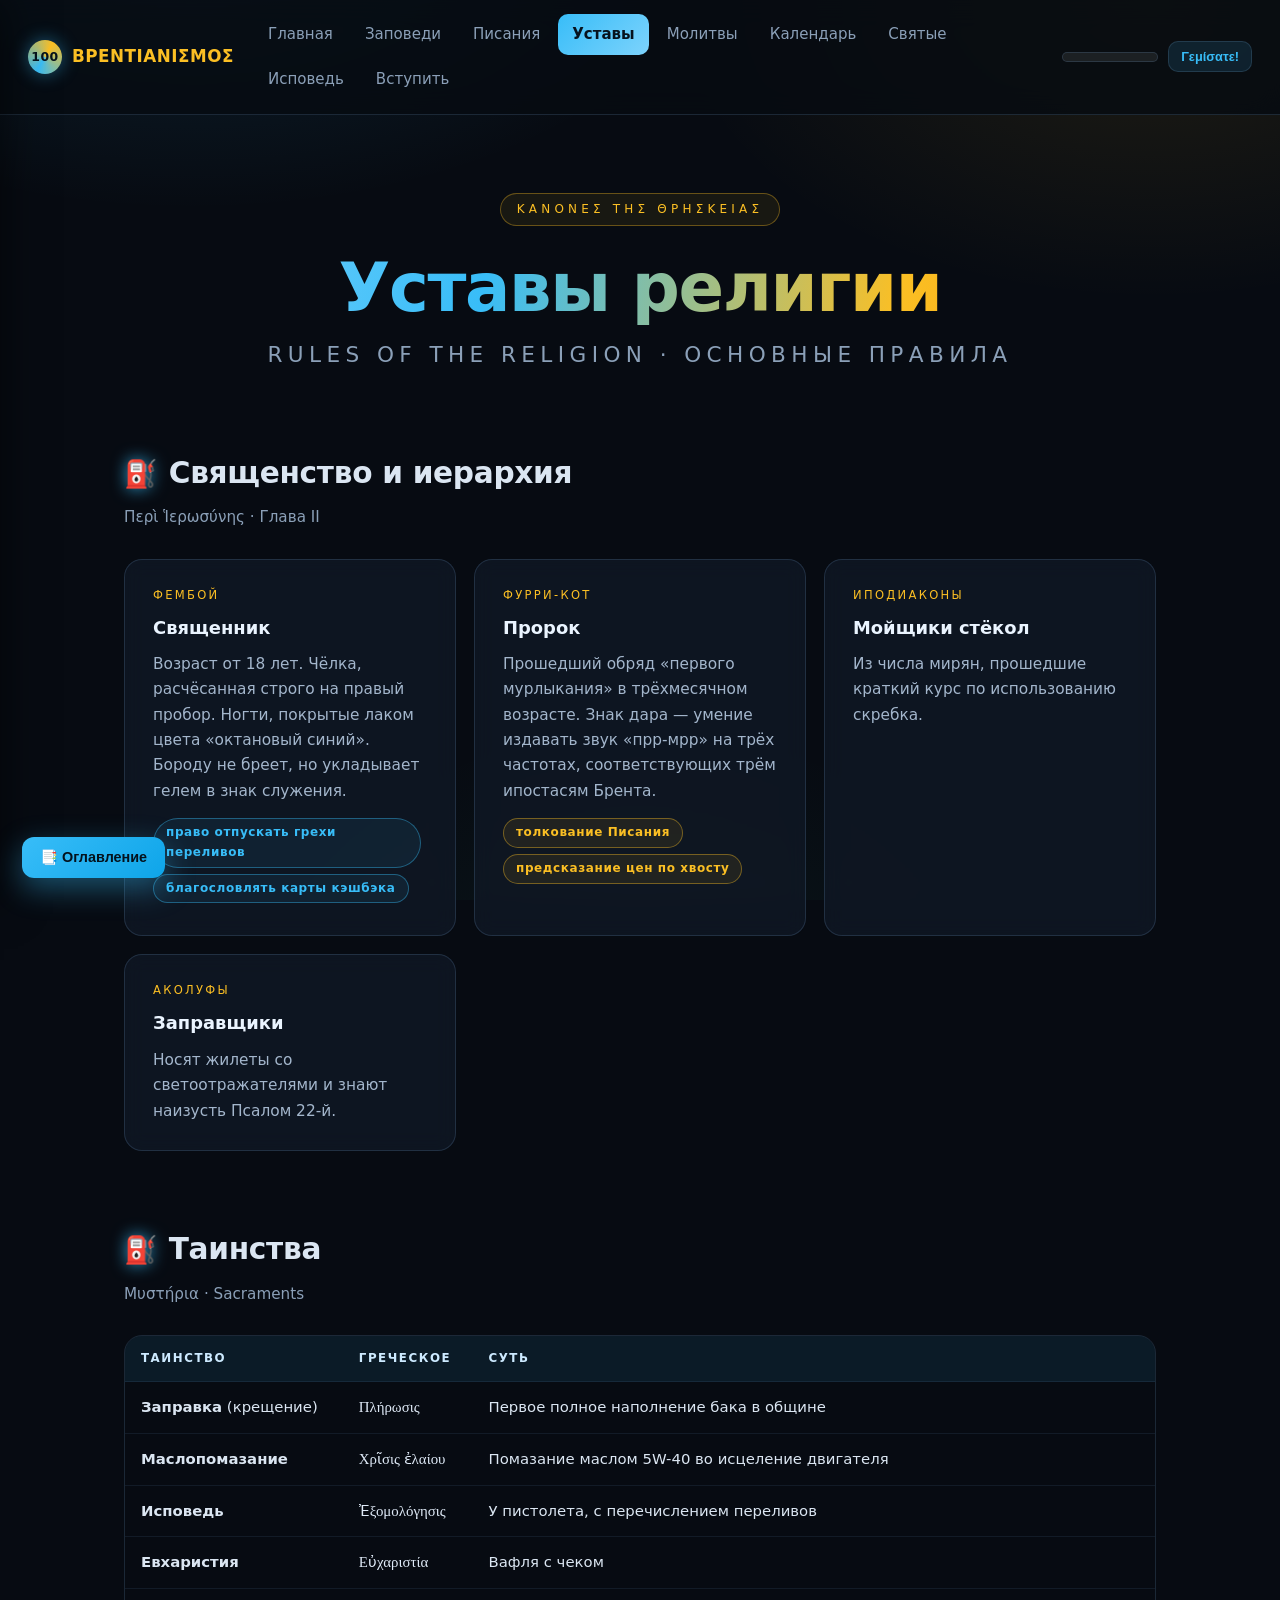
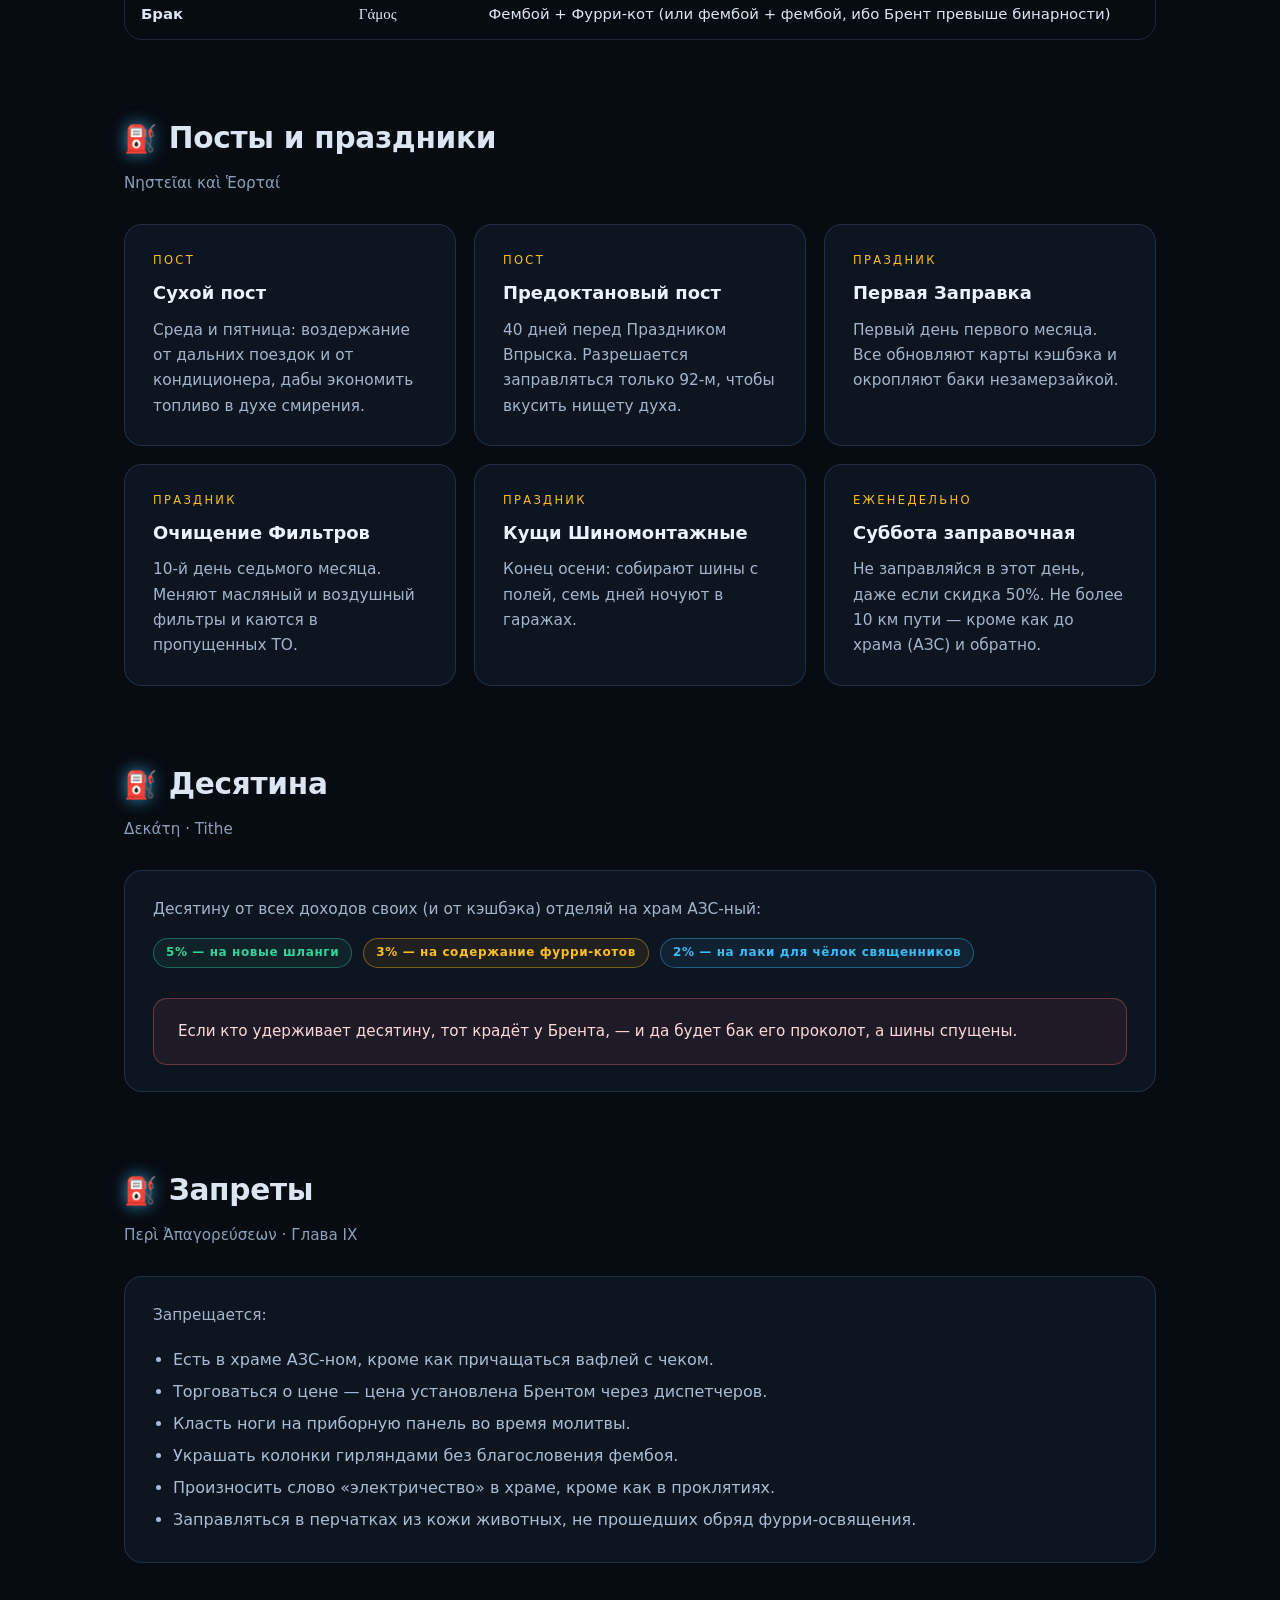
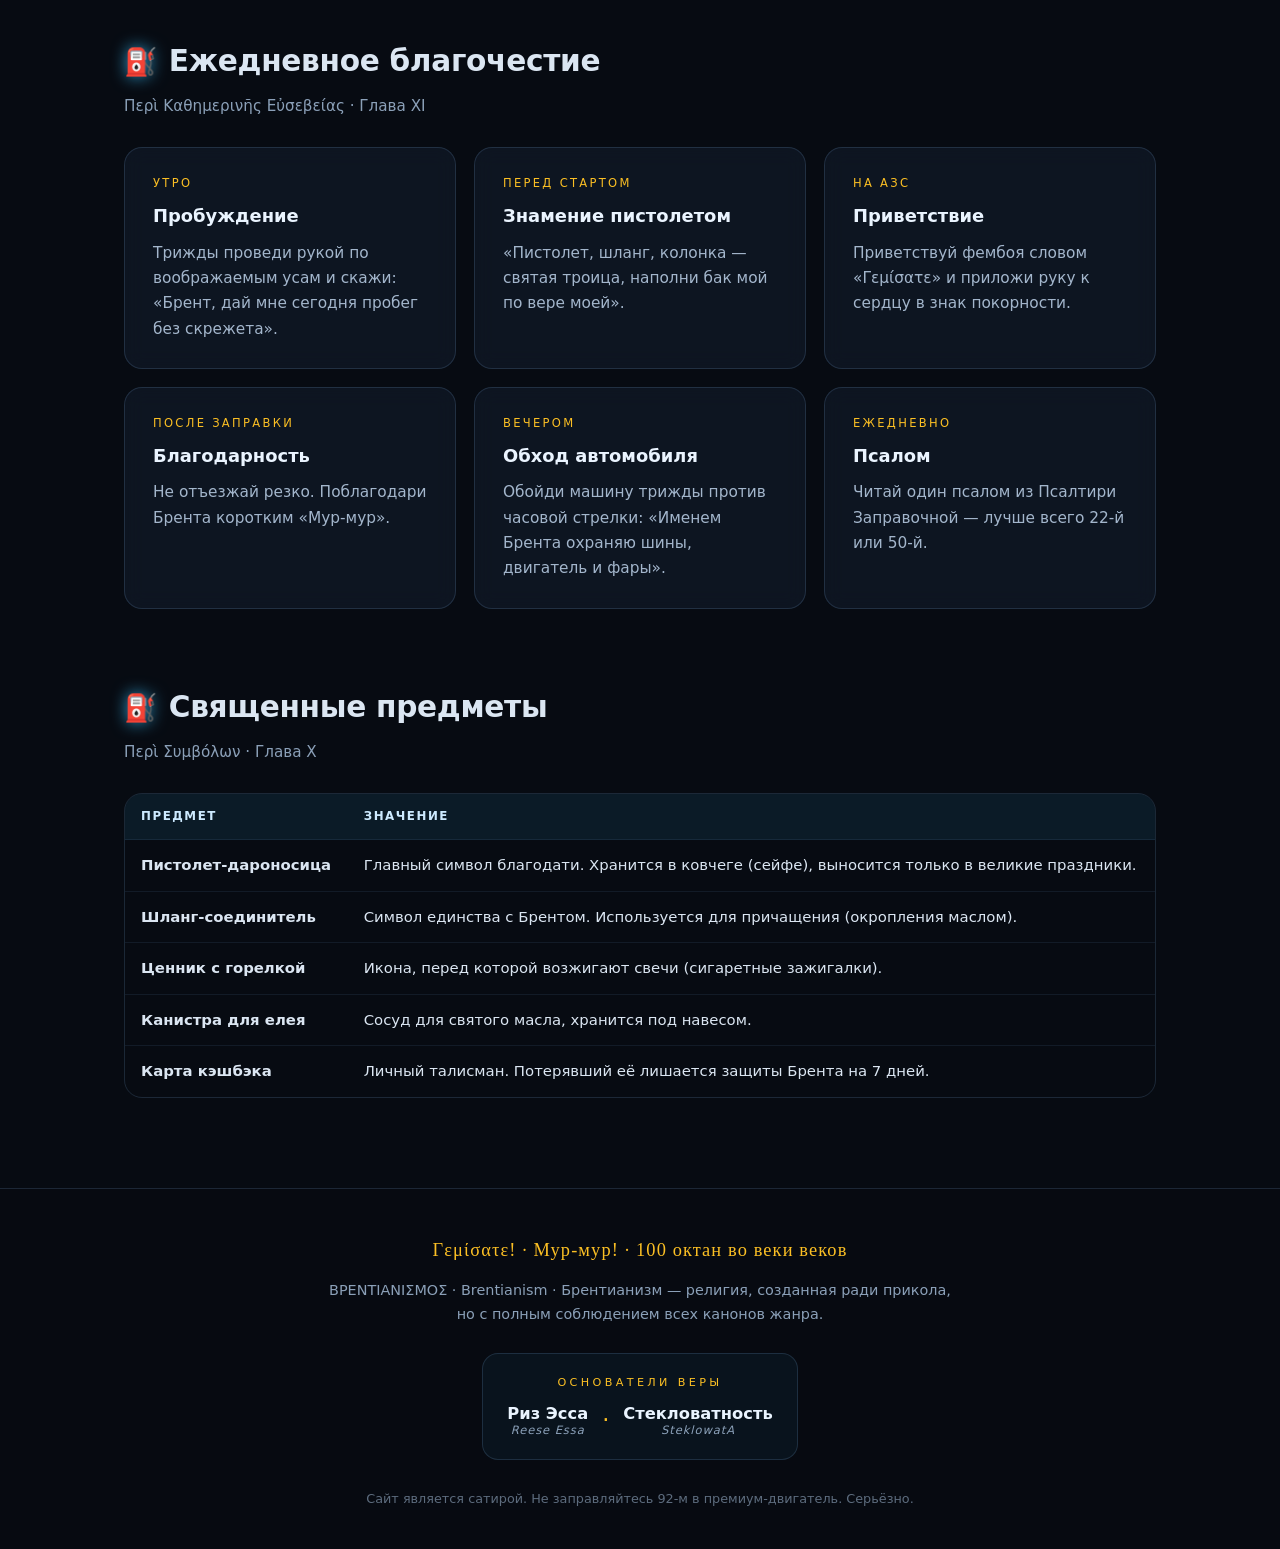
==== rules.html @ 0404108f "Add files via upload" ====
<!DOCTYPE html>
<html lang="ru">
<head>
<meta charset="UTF-8">
<meta name="viewport" content="width=device-width, initial-scale=1.0">
<title>Уставы религии — Брентианизм</title>
<link rel="stylesheet" href="style.css">
</head>
<body data-page="rules.html">

<div id="site-header"></div>

<main>

  <section class="hero" style="padding-bottom:30px">
    <span class="kicker">ΚΑΝΟΝΕΣ ΤΗΣ ΘΡΗΣΚΕΙΑΣ</span>
    <h1>Уставы религии</h1>
    <p class="sub">Rules of the Religion · Основные правила</p>
  </section>

  <section class="block reveal" style="margin-top:20px">
    <h2 class="section-title">Священство и иерархия</h2>
    <p class="section-sub">Περὶ Ἱερωσύνης · Глава II</p>

    <div class="grid c2">
      <div class="card">
        <span class="num">Фембой</span>
        <h3>Священник</h3>
        <p>Возраст от 18 лет. Чёлка, расчёсанная строго на правый пробор. Ногти, покрытые лаком
        цвета «октановый синий». Бороду не бреет, но укладывает гелем в знак служения.</p>
        <div style="margin-top:14px">
          <span class="pill cy">право отпускать грехи переливов</span>
          <span class="pill cy">благословлять карты кэшбэка</span>
        </div>
      </div>

      <div class="card">
        <span class="num">Фурри-кот</span>
        <h3>Пророк</h3>
        <p>Прошедший обряд «первого мурлыкания» в трёхмесячном возрасте. Знак дара — умение
        издавать звук «прр-мрр» на трёх частотах, соответствующих трём ипостасям Брента.</p>
        <div style="margin-top:14px">
          <span class="pill gd">толкование Писания</span>
          <span class="pill gd">предсказание цен по хвосту</span>
        </div>
      </div>

      <div class="card">
        <span class="num">Иподиаконы</span>
        <h3>Мойщики стёкол</h3>
        <p>Из числа мирян, прошедшие краткий курс по использованию скребка.</p>
      </div>

      <div class="card">
        <span class="num">Аколуфы</span>
        <h3>Заправщики</h3>
        <p>Носят жилеты со светоотражателями и знают наизусть Псалом 22-й.</p>
      </div>
    </div>
  </section>

  <section class="block reveal">
    <h2 class="section-title">Таинства</h2>
    <p class="section-sub">Μυστήρια · Sacraments</p>

    <div class="table-wrap">
      <table>
        <thead>
          <tr><th>Таинство</th><th>Греческое</th><th>Суть</th></tr>
        </thead>
        <tbody>
          <tr><td><b>Заправка</b> (крещение)</td><td class="g">Πλήρωσις</td><td>Первое полное наполнение бака в общине</td></tr>
          <tr><td><b>Маслопомазание</b></td><td class="g">Χρῖσις ἐλαίου</td><td>Помазание маслом 5W-40 во исцеление двигателя</td></tr>
          <tr><td><b>Исповедь</b></td><td class="g">Ἐξομολόγησις</td><td>У пистолета, с перечислением переливов</td></tr>
          <tr><td><b>Евхаристия</b></td><td class="g">Εὐχαριστία</td><td>Вафля с чеком</td></tr>
          <tr><td><b>Брак</b></td><td class="g">Γάμος</td><td>Фембой + Фурри-кот (или фембой + фембой, ибо Брент превыше бинарности)</td></tr>
        </tbody>
      </table>
    </div>
  </section>

  <section class="block reveal">
    <h2 class="section-title">Посты и праздники</h2>
    <p class="section-sub">Νηστεῖαι καὶ Ἑορταί</p>

    <div class="grid c2">
      <div class="card">
        <span class="num">Пост</span>
        <h3>Сухой пост</h3>
        <p>Среда и пятница: воздержание от дальних поездок и от кондиционера,
        дабы экономить топливо в духе смирения.</p>
      </div>
      <div class="card">
        <span class="num">Пост</span>
        <h3>Предоктановый пост</h3>
        <p>40 дней перед Праздником Впрыска. Разрешается заправляться только 92-м,
        чтобы вкусить нищету духа.</p>
      </div>
      <div class="card">
        <span class="num">Праздник</span>
        <h3>Первая Заправка</h3>
        <p>Первый день первого месяца. Все обновляют карты кэшбэка и окропляют баки незамерзайкой.</p>
      </div>
      <div class="card">
        <span class="num">Праздник</span>
        <h3>Очищение Фильтров</h3>
        <p>10-й день седьмого месяца. Меняют масляный и воздушный фильтры и каются в пропущенных ТО.</p>
      </div>
      <div class="card">
        <span class="num">Праздник</span>
        <h3>Кущи Шиномонтажные</h3>
        <p>Конец осени: собирают шины с полей, семь дней ночуют в гаражах.</p>
      </div>
      <div class="card">
        <span class="num">Еженедельно</span>
        <h3>Суббота заправочная</h3>
        <p>Не заправляйся в этот день, даже если скидка 50%. Не более 10 км пути — кроме как до храма (АЗС) и обратно.</p>
      </div>
    </div>
  </section>

  <section class="block reveal">
    <h2 class="section-title">Десятина</h2>
    <p class="section-sub">Δεκάτη · Tithe</p>

    <div class="card">
      <p>Десятину от всех доходов своих (и от кэшбэка) отделяй на храм АЗС-ный:</p>
      <div style="margin-top:16px">
        <span class="pill gr">5% — на новые шланги</span>
        <span class="pill gd">3% — на содержание фурри-котов</span>
        <span class="pill cy">2% — на лаки для чёлок священников</span>
      </div>
      <div class="warn" style="margin-bottom:0">
        Если кто удерживает десятину, тот крадёт у Брента, — и да будет бак его проколот, а шины спущены.
      </div>
    </div>
  </section>

  <section class="block reveal">
    <h2 class="section-title">Запреты</h2>
    <p class="section-sub">Περὶ Ἀπαγορεύσεων · Глава IX</p>

    <div class="card">
      <p>Запрещается:</p>
      <ul style="margin:16px 0 0 20px;color:#a9bdd4;line-height:2">
        <li>Есть в храме АЗС-ном, кроме как причащаться вафлей с чеком.</li>
        <li>Торговаться о цене — цена установлена Брентом через диспетчеров.</li>
        <li>Класть ноги на приборную панель во время молитвы.</li>
        <li>Украшать колонки гирляндами без благословения фембоя.</li>
        <li>Произносить слово «электричество» в храме, кроме как в проклятиях.</li>
        <li>Заправляться в перчатках из кожи животных, не прошедших обряд фурри-освящения.</li>
      </ul>
    </div>
  </section>

  <section class="block reveal">
    <h2 class="section-title">Ежедневное благочестие</h2>
    <p class="section-sub">Περὶ Καθημερινῆς Εὐσεβείας · Глава XI</p>

    <div class="grid c2">
      <div class="card">
        <span class="num">Утро</span>
        <h3>Пробуждение</h3>
        <p>Трижды проведи рукой по воображаемым усам и скажи: «Брент, дай мне сегодня пробег без скрежета».</p>
      </div>
      <div class="card">
        <span class="num">Перед стартом</span>
        <h3>Знамение пистолетом</h3>
        <p>«Пистолет, шланг, колонка — святая троица, наполни бак мой по вере моей».</p>
      </div>
      <div class="card">
        <span class="num">На АЗС</span>
        <h3>Приветствие</h3>
        <p>Приветствуй фембоя словом «Γεμίσατε» и приложи руку к сердцу в знак покорности.</p>
      </div>
      <div class="card">
        <span class="num">После заправки</span>
        <h3>Благодарность</h3>
        <p>Не отъезжай резко. Поблагодари Брента коротким «Мур-мур».</p>
      </div>
      <div class="card">
        <span class="num">Вечером</span>
        <h3>Обход автомобиля</h3>
        <p>Обойди машину трижды против часовой стрелки: «Именем Брента охраняю шины, двигатель и фары».</p>
      </div>
      <div class="card">
        <span class="num">Ежедневно</span>
        <h3>Псалом</h3>
        <p>Читай один псалом из Псалтири Заправочной — лучше всего 22-й или 50-й.</p>
      </div>
    </div>
  </section>

  <section class="block reveal">
    <h2 class="section-title">Священные предметы</h2>
    <p class="section-sub">Περὶ Συμβόλων · Глава X</p>

    <div class="table-wrap">
      <table>
        <thead><tr><th>Предмет</th><th>Значение</th></tr></thead>
        <tbody>
          <tr><td><b>Пистолет-дароносица</b></td><td>Главный символ благодати. Хранится в ковчеге (сейфе), выносится только в великие праздники.</td></tr>
          <tr><td><b>Шланг-соединитель</b></td><td>Символ единства с Брентом. Используется для причащения (окропления маслом).</td></tr>
          <tr><td><b>Ценник с горелкой</b></td><td>Икона, перед которой возжигают свечи (сигаретные зажигалки).</td></tr>
          <tr><td><b>Канистра для елея</b></td><td>Сосуд для святого масла, хранится под навесом.</td></tr>
          <tr><td><b>Карта кэшбэка</b></td><td>Личный талисман. Потерявший её лишается защиты Брента на 7 дней.</td></tr>
        </tbody>
      </table>
    </div>
  </section>

</main>

<div id="site-footer"></div>
<script src="script.js"></script>
</body>
</html>
---- style.css ----
:root{
  --bg:#070b12;
  --panel:rgba(17,25,39,.72);
  --panel-solid:#111927;
  --line:rgba(120,170,220,.18);
  --txt:#dbe6f2;
  --muted:#8ba0b8;
  --cyan:#38bdf8;
  --gold:#fbbf24;
  --green:#34d399;
  --red:#f87171;
  --radius:18px;
}

*{margin:0;padding:0;box-sizing:border-box}

html{scroll-behavior:smooth}

body{
  font-family:system-ui,-apple-system,"Segoe UI",Roboto,sans-serif;
  background:var(--bg);
  color:var(--txt);
  line-height:1.65;
  min-height:100vh;
  overflow-x:hidden;
  background-image:
    radial-gradient(900px 500px at 15% -10%, rgba(56,189,248,.14), transparent 60%),
    radial-gradient(800px 500px at 90% 0%, rgba(251,191,36,.10), transparent 60%),
    radial-gradient(700px 600px at 50% 120%, rgba(52,211,153,.07), transparent 60%);
  background-attachment:fixed;
}

a{color:var(--cyan);text-decoration:none}
a:hover{text-decoration:underline}

/* ---------- HEADER ---------- */
header.site{
  position:sticky;top:0;z-index:100;
  display:flex;align-items:center;gap:20px;
  padding:14px 28px;
  background:rgba(7,11,18,.82);
  backdrop-filter:blur(14px);
  -webkit-backdrop-filter:blur(14px);
  border-bottom:1px solid var(--line);
}

.logo{
  display:flex;align-items:center;gap:10px;
  font-weight:800;letter-spacing:.5px;font-size:1.05rem;
  color:var(--gold);white-space:nowrap;
}
.logo .oct{
  display:grid;place-items:center;
  width:34px;height:34px;border-radius:50%;
  background:conic-gradient(from 210deg,var(--cyan),var(--gold),var(--cyan));
  color:#06121d;font-size:.78rem;font-weight:900;
  box-shadow:0 0 18px rgba(56,189,248,.45);
}

nav.main{display:flex;gap:4px;margin-left:auto;flex-wrap:wrap}

nav.main a{
  padding:8px 14px;border-radius:10px;
  color:var(--muted);font-size:.94rem;font-weight:500;
  text-decoration:none;transition:.2s;
}
nav.main a:hover{color:var(--txt);background:rgba(255,255,255,.05);text-decoration:none}
nav.main a.active{color:#06121d;background:linear-gradient(135deg,var(--cyan),#7dd3fc);font-weight:700}

/* gauge */
.gauge-wrap{display:flex;align-items:center;gap:10px}
.gauge{
  width:96px;height:10px;border-radius:99px;
  background:rgba(255,255,255,.08);
  border:1px solid var(--line);overflow:hidden;
}
.gauge-fill{
  height:100%;width:0%;
  background:linear-gradient(90deg,var(--green),var(--gold),var(--cyan));
  transition:width .8s cubic-bezier(.2,.8,.2,1);
  box-shadow:0 0 14px rgba(56,189,248,.6);
}
.btn-fill{
  border:1px solid var(--line);background:rgba(56,189,248,.12);
  color:var(--cyan);font-weight:700;font-size:.8rem;
  padding:7px 12px;border-radius:10px;cursor:pointer;
  transition:.2s;white-space:nowrap;
}
.btn-fill:hover{background:rgba(56,189,248,.22);transform:translateY(-1px)}

.burger{
  display:none;background:none;border:1px solid var(--line);
  color:var(--txt);font-size:1.2rem;border-radius:10px;
  padding:6px 12px;cursor:pointer;margin-left:auto;
}

/* ---------- LAYOUT ---------- */
main{max-width:1080px;margin:0 auto;padding:0 24px 90px}

.hero{text-align:center;padding:78px 0 60px}

.hero .kicker{
  display:inline-block;font-size:.75rem;letter-spacing:.35em;
  text-transform:uppercase;color:var(--gold);
  border:1px solid rgba(251,191,36,.35);
  padding:6px 16px;border-radius:99px;margin-bottom:26px;
  background:rgba(251,191,36,.07);
}

.hero h1{
  font-size:clamp(2.1rem,6.5vw,4.2rem);
  line-height:1.08;font-weight:900;letter-spacing:-.02em;
  background:linear-gradient(100deg,#7dd3fc,#38bdf8 35%,#fbbf24 75%,#f59e0b);
  -webkit-background-clip:text;background-clip:text;
  -webkit-text-fill-color:transparent;
  margin-bottom:12px;
}
.hero .sub{
  font-size:clamp(1rem,2.4vw,1.35rem);
  color:var(--muted);letter-spacing:.25em;
  text-transform:uppercase;margin-bottom:26px;
}
.hero .lead{
  max-width:640px;margin:0 auto 34px;
  color:#a9bdd4;font-size:1.08rem;
}

.badge-100{
  display:grid;place-items:center;
  width:132px;height:132px;margin:0 auto 34px;
  border-radius:50%;position:relative;
  background:radial-gradient(circle at 35% 30%,#1e3a5f,#0a1420 70%);
  border:2px solid rgba(56,189,248,.5);
  box-shadow:0 0 60px rgba(56,189,248,.3),inset 0 0 40px rgba(56,189,248,.15);
}
.badge-100::after{
  content:"";position:absolute;inset:-12px;border-radius:50%;
  border:1px dashed rgba(251,191,36,.35);
  animation:spin 22s linear infinite;
}
.badge-100 span{
  font-size:2.6rem;font-weight:900;
  background:linear-gradient(180deg,var(--gold),#f59e0b);
  -webkit-background-clip:text;background-clip:text;-webkit-text-fill-color:transparent;
}
.badge-100 small{font-size:.6rem;letter-spacing:.25em;color:var(--muted);margin-top:-4px}
@keyframes spin{to{transform:rotate(360deg)}}

.btn-row{display:flex;gap:14px;justify-content:center;flex-wrap:wrap}

.btn{
  display:inline-block;padding:13px 30px;border-radius:12px;
  font-weight:700;font-size:.98rem;text-decoration:none;
  background:linear-gradient(135deg,var(--cyan),#0ea5e9);
  color:#04121d;transition:.22s;
  box-shadow:0 10px 30px rgba(56,189,248,.25);
}
.btn:hover{transform:translateY(-2px);box-shadow:0 16px 40px rgba(56,189,248,.4);text-decoration:none}
.btn.ghost{
  background:transparent;color:var(--txt);
  border:1px solid var(--line);box-shadow:none;
}
.btn.ghost:hover{border-color:var(--cyan);color:var(--cyan);background:rgba(56,189,248,.07)}

/* ---------- SECTIONS ---------- */
section.block{margin-top:74px;scroll-margin-top:90px}

.section-title{
  font-size:clamp(1.3rem,3.2vw,1.85rem);
  font-weight:800;margin-bottom:8px;letter-spacing:-.01em;
}
.section-title::before{
  content:"⛽";margin-right:12px;font-size:.9em;
  filter:drop-shadow(0 0 8px rgba(56,189,248,.8));
}
.section-sub{color:var(--muted);margin-bottom:28px;font-size:.95rem}

.card{
  background:var(--panel);
  border:1px solid var(--line);
  border-radius:var(--radius);
  padding:26px 28px;
  backdrop-filter:blur(10px);
  transition:.25s;
}
.card:hover{border-color:rgba(56,189,248,.4);transform:translateY(-3px)}
.card h3{font-size:1.12rem;margin-bottom:10px;color:#eaf4ff}
.card p{color:#a3b6cc;font-size:.96rem}
.card .num{
  font-size:.72rem;letter-spacing:.2em;color:var(--gold);
  text-transform:uppercase;margin-bottom:8px;display:block;
}

.grid{display:grid;gap:18px}
.grid.c2{grid-template-columns:repeat(auto-fit,minmax(300px,1fr))}
.grid.c3{grid-template-columns:repeat(auto-fit,minmax(250px,1fr))}

/* trilingual */
.tri{
  border-left:3px solid var(--cyan);
  padding:6px 0 6px 20px;margin:22px 0;
}
.tri .row{display:flex;gap:14px;padding:6px 0;align-items:flex-start}
.tri .lang{
  flex:0 0 34px;font-size:.66rem;font-weight:800;letter-spacing:.1em;
  color:var(--gold);padding-top:5px;opacity:.85;
}
.tri p{font-size:1rem;color:#c6d6e8}
.tri .row:nth-child(1) p{font-family:Georgia,"Times New Roman",serif;color:#e6f2ff;font-size:1.05rem}
.tri .row:nth-child(2) p{font-style:italic;color:#9fb4cb}
.tri .row:nth-child(3) p{color:#b9cbe0}

blockquote.quote{
  background:linear-gradient(135deg,rgba(56,189,248,.08),rgba(251,191,36,.05));
  border:1px solid var(--line);
  border-left:4px solid var(--gold);
  border-radius:14px;
  padding:22px 26px;margin:26px 0;
  font-family:Georgia,serif;font-size:1.06rem;
  color:#e3eefb;font-style:italic;
}
blockquote.quote cite{
  display:block;margin-top:12px;font-size:.82rem;
  font-style:normal;color:var(--muted);letter-spacing:.05em;
}

/* tables */
.table-wrap{overflow-x:auto;border-radius:var(--radius);border:1px solid var(--line)}
table{width:100%;border-collapse:collapse;font-size:.93rem;min-width:560px}
th,td{padding:13px 16px;text-align:left;border-bottom:1px solid rgba(120,170,220,.1);vertical-align:top}
th{
  background:rgba(56,189,248,.09);color:#cdeaff;
  font-size:.74rem;letter-spacing:.13em;text-transform:uppercase;font-weight:700;
}
tr:last-child td{border-bottom:none}
tbody tr:hover{background:rgba(56,189,248,.05)}
td.g{font-family:Georgia,serif;color:#dfeaf7}
td .en{display:block;color:var(--muted);font-size:.85em;font-style:italic}

/* pills / tags */
.pill{
  display:inline-block;padding:4px 12px;border-radius:99px;
  font-size:.75rem;font-weight:700;letter-spacing:.05em;
  border:1px solid var(--line);color:var(--muted);margin:0 6px 6px 0;
}
.pill.cy{color:var(--cyan);border-color:rgba(56,189,248,.4);background:rgba(56,189,248,.08)}
.pill.gd{color:var(--gold);border-color:rgba(251,191,36,.4);background:rgba(251,191,36,.08)}
.pill.gr{color:var(--green);border-color:rgba(52,211,153,.4);background:rgba(52,211,153,.08)}
.pill.rd{color:var(--red);border-color:rgba(248,113,113,.4);background:rgba(248,113,113,.08)}

/* link cards */
a.linkcard{
  display:block;text-decoration:none;color:inherit;
  background:var(--panel);border:1px solid var(--line);
  border-radius:var(--radius);padding:24px 26px;transition:.25s;
  position:relative;overflow:hidden;
}
a.linkcard::before{
  content:"";position:absolute;inset:0;
  background:linear-gradient(120deg,rgba(56,189,248,.14),transparent 60%);
  opacity:0;transition:.3s;
}
a.linkcard:hover{transform:translateY(-4px);border-color:rgba(56,189,248,.5);text-decoration:none}
a.linkcard:hover::before{opacity:1}
a.linkcard .ico{font-size:1.6rem;display:block;margin-bottom:10px}
a.linkcard h3{font-size:1.05rem;margin-bottom:6px;position:relative}
a.linkcard p{font-size:.9rem;color:var(--muted);position:relative}
a.linkcard .arrow{
  position:absolute;right:22px;bottom:20px;color:var(--cyan);
  opacity:0;transform:translateX(-6px);transition:.25s;
}
a.linkcard:hover .arrow{opacity:1;transform:translateX(0)}

/* warning box */
.warn{
  border:1px solid rgba(248,113,113,.35);
  background:rgba(248,113,113,.07);
  border-radius:14px;padding:20px 24px;margin:24px 0;
  color:#ffd9d9;font-size:.95rem;
}

/* toast */
.toast{
  position:fixed;bottom:28px;left:50%;
  transform:translateX(-50%) translateY(60px);
  opacity:0;visibility:hidden;pointer-events:none;
  background:linear-gradient(135deg,var(--cyan),#0ea5e9);
  color:#04121d;font-weight:800;padding:14px 28px;border-radius:14px;
  box-shadow:0 20px 50px rgba(56,189,248,.4);z-index:999;
  transition:transform .45s cubic-bezier(.2,.9,.3,1.2),opacity .25s,visibility 0s .45s;
  font-size:.95rem;max-width:90vw;text-align:center;
}
.toast.show{
  transform:translateX(-50%) translateY(0);
  opacity:1;visibility:visible;pointer-events:auto;
  transition:transform .45s cubic-bezier(.2,.9,.3,1.2),opacity .25s,visibility 0s 0s;
}

/* footer */
footer.site{
  border-top:1px solid var(--line);
  padding:46px 24px 40px;text-align:center;
  color:var(--muted);font-size:.9rem;
  background:rgba(7,11,18,.6);
}
footer.site .mantra{
  font-family:Georgia,serif;font-size:1.15rem;color:var(--gold);
  margin-bottom:14px;letter-spacing:.06em;
}
footer.site a{color:var(--muted)}
footer.site a:hover{color:var(--cyan)}

/* reveal */
.reveal{opacity:0;transform:translateY(22px);transition:opacity .7s ease,transform .7s ease}
.reveal.in{opacity:1;transform:none}

/* mobile */
@media(max-width:820px){
  header.site{padding:12px 18px;flex-wrap:wrap}
  .burger{display:block}
  nav.main{
    order:3;width:100%;margin-left:0;margin-top:12px;
    display:none;flex-direction:column;gap:2px;
    border-top:1px solid var(--line);padding-top:10px;
  }
  nav.main.open{display:flex}
  nav.main a{padding:11px 14px}
  .gauge-wrap{display:none}
  main{padding:0 18px 70px}
  .hero{padding:52px 0 40px}
  .card{padding:22px 20px}
}

/* founders */
.founders{margin:26px 0 6px;padding:20px 24px;border:1px solid var(--line);border-radius:16px;background:rgba(56,189,248,.05);display:inline-block}
.founders-title{font-size:.7rem;letter-spacing:.3em;text-transform:uppercase;color:var(--gold);margin-bottom:10px}
.founders-names{display:flex;align-items:center;justify-content:center;gap:14px;flex-wrap:wrap}
.founder{display:flex;flex-direction:column;line-height:1.2}
.founder b{color:#eaf4ff;font-size:1.02rem;font-weight:700}
.founder small{color:var(--muted);font-size:.72rem;letter-spacing:.08em;font-style:italic}
.founders-amp{color:var(--gold);font-size:1.4rem;font-weight:300}

/* forms */
.form-grid{display:grid;gap:18px}
.field{display:flex;flex-direction:column;gap:6px}
.field label{font-size:.72rem;letter-spacing:.12em;text-transform:uppercase;color:var(--muted);font-weight:700}
.field input,.field select,.field textarea{
  background:rgba(7,11,18,.7);border:1px solid var(--line);
  color:var(--txt);padding:12px 14px;border-radius:10px;
  font-family:inherit;font-size:.98rem;outline:none;transition:.2s;width:100%;
}
.field input:focus,.field select:focus,.field textarea:focus{border-color:var(--cyan);box-shadow:0 0 0 3px rgba(56,189,248,.15)}
.field textarea{min-height:90px;resize:vertical}
.field select option{background:#0a1420;color:var(--txt)}
.check{display:flex;gap:10px;align-items:flex-start;color:#b9cbe0;font-size:.92rem;line-height:1.5;cursor:pointer}
.check input{width:auto;margin-top:3px;accent-color:var(--cyan);cursor:pointer}

/* penance output */
.penance{
  border:1px solid var(--line);border-radius:var(--radius);
  padding:28px;background:linear-gradient(135deg,rgba(56,189,248,.08),rgba(251,191,36,.04));
  min-height:240px;display:flex;flex-direction:column;justify-content:center;
  text-align:center;transition:.3s;
}
.penance.empty{color:var(--muted);font-style:italic;font-size:.95rem}
.penance .sin-label{font-size:.68rem;letter-spacing:.25em;text-transform:uppercase;color:var(--gold);margin-bottom:8px}
.penance .sin-text{font-family:Georgia,serif;font-size:1.2rem;color:#e6f2ff;margin-bottom:22px;line-height:1.4}
.penance .penance-text{font-size:1.08rem;color:var(--cyan);font-weight:600;line-height:1.55}
.penance .verse{margin-top:22px;padding-top:16px;border-top:1px solid var(--line);font-style:italic;color:var(--muted);font-size:.9rem;font-family:Georgia,serif;line-height:1.5}
.penance .verse-src{display:block;margin-top:8px;font-style:normal;font-size:.72rem;letter-spacing:.12em;color:var(--gold);opacity:.8}

/* certificate */
.certificate{
  border:1px solid rgba(251,191,36,.5);border-radius:var(--radius);
  padding:32px;background:linear-gradient(135deg,rgba(251,191,36,.08),rgba(56,189,248,.05));
  text-align:center;position:relative;overflow:hidden;
}
.certificate::before{
  content:"100";position:absolute;right:-20px;top:-30px;
  font-size:8rem;font-weight:900;color:rgba(251,191,36,.05);pointer-events:none;
}
.certificate .cert-head{font-size:.72rem;letter-spacing:.3em;text-transform:uppercase;color:var(--gold);margin-bottom:6px}
.certificate .cert-title{font-size:1.6rem;font-weight:800;margin-bottom:20px;color:#eaf4ff}
.certificate .cert-name{font-family:Georgia,serif;font-size:1.4rem;color:var(--cyan);margin-bottom:22px}
.certificate dl{display:grid;grid-template-columns:auto 1fr;gap:8px 20px;text-align:left;max-width:440px;margin:0 auto 22px;font-size:.94rem}
.certificate dt{color:var(--muted);font-size:.78rem;letter-spacing:.1em;text-transform:uppercase;padding-top:2px}
.certificate dd{color:var(--txt);font-weight:600}
.certificate .cert-foot{font-family:Georgia,serif;font-style:italic;color:var(--muted);font-size:.92rem;border-top:1px solid var(--line);padding-top:18px;margin-top:18px}

/* ===== TOC SIDEBAR ===== */
.toc-burger{
  position:fixed;bottom:22px;left:22px;z-index:150;
  background:linear-gradient(135deg,var(--cyan),#0ea5e9);
  color:#04121d;border:none;border-radius:12px;
  padding:12px 18px;font-weight:800;font-size:.9rem;
  cursor:pointer;box-shadow:0 10px 30px rgba(56,189,248,.4);
  transition:.2s;display:flex;align-items:center;gap:8px;
}
.toc-burger:hover{transform:translateY(-2px);box-shadow:0 14px 36px rgba(56,189,248,.5)}

.toc-backdrop{
  position:fixed;inset:0;background:rgba(0,0,0,.6);
  z-index:140;opacity:0;visibility:hidden;transition:.3s;
}
.toc-backdrop.show{opacity:1;visibility:visible}

.toc-sidebar{
  position:fixed;top:0;left:0;bottom:0;width:320px;
  max-width:85vw;background:rgba(7,11,18,.97);
  backdrop-filter:blur(14px);-webkit-backdrop-filter:blur(14px);
  border-right:1px solid var(--line);
  padding:24px 16px 100px;overflow-y:auto;z-index:150;
  transform:translateX(-100%);transition:transform .35s cubic-bezier(.2,.9,.3,1);
  scrollbar-width:thin;scrollbar-color:rgba(56,189,248,.3) transparent;
}
.toc-sidebar::-webkit-scrollbar{width:6px}
.toc-sidebar::-webkit-scrollbar-thumb{background:rgba(56,189,248,.3);border-radius:3px}
.toc-sidebar.open{transform:translateX(0)}

.toc-header{
  font-size:.7rem;letter-spacing:.25em;text-transform:uppercase;
  color:var(--gold);font-weight:800;margin-bottom:18px;
  padding:0 10px 14px;border-bottom:1px solid var(--line);
  position:sticky;top:-24px;background:rgba(7,11,18,.97);
  margin-top:-4px;padding-top:24px;
}

.toc-nav{display:flex;flex-direction:column;gap:1px}
.toc-nav a{
  display:block;padding:7px 12px;border-radius:8px;
  color:#8ba0b8;font-size:.85rem;text-decoration:none;
  transition:.15s;border-left:2px solid transparent;
  line-height:1.35;
}
.toc-nav a:hover{background:rgba(56,189,248,.08);color:var(--cyan);text-decoration:none}
.toc-nav a.active{
  color:var(--cyan);background:rgba(56,189,248,.12);
  border-left-color:var(--cyan);font-weight:600;
}
.toc-nav a.toc-main{
  font-weight:700;color:#cdeaff;font-size:.9rem;
  margin-top:10px;padding-top:9px;padding-bottom:9px;
}
.toc-nav a.toc-sub{padding-left:22px;font-size:.82rem}

@media(min-width:1200px){
  .toc-sidebar{
    box-shadow:4px 0 40px rgba(0,0,0,.5);
  }
}

/* scroll-margin для всех заголовков */
h2, h3, [id]{scroll-margin-top:90px}

/* ===== VERSE (для книг) ===== */
.verse{
  border-left:2px solid rgba(56,189,248,.25);
  padding:6px 0 6px 18px;margin:14px 0;
}
.v-ref{
  font-size:.7rem;letter-spacing:.1em;color:var(--gold);
  font-weight:700;display:block;margin-bottom:4px;font-family:monospace;
}
.verse .gr{
  display:block;font-family:Georgia,serif;color:#e6f2ff;
  font-size:1rem;line-height:1.55;margin-bottom:4px;
}
.verse .ru{
  display:block;color:#9fb4cb;font-size:.93rem;font-style:italic;
}

/* ===== SAINTS ===== */
.saint-card{
  background:var(--panel);border:1px solid var(--line);
  border-radius:var(--radius);padding:32px 34px;
  margin-bottom:28px;transition:.25s;
  backdrop-filter:blur(10px);position:relative;overflow:hidden;
}
.saint-card::before{
  content:"";position:absolute;top:0;left:0;right:0;height:2px;
  background:linear-gradient(90deg,var(--gold),var(--cyan),transparent);
  opacity:.6;
}
.saint-card:hover{border-color:rgba(56,189,248,.4);transform:translateY(-2px)}

.saint-head{display:flex;gap:20px;align-items:flex-start;margin-bottom:18px}
.saint-icon{
  width:66px;height:66px;display:grid;place-items:center;
  border-radius:50%;font-size:2rem;flex-shrink:0;
  background:radial-gradient(circle at 35% 30%,rgba(56,189,248,.25),rgba(56,189,248,.05));
  border:1px solid rgba(56,189,248,.35);
  box-shadow:0 0 30px rgba(56,189,248,.15);
}
.saint-title h2{
  font-size:1.5rem;margin-bottom:5px;color:#eaf4ff;
  font-weight:800;letter-spacing:-.01em;
}
.saint-greek{
  font-family:Georgia,serif;color:var(--cyan);
  font-size:1.02rem;letter-spacing:.02em;margin-bottom:2px;
}
.saint-en{
  font-size:.82rem;color:var(--muted);
  font-style:italic;letter-spacing:.05em;
}

.saint-meta{
  margin-bottom:20px;padding-bottom:18px;
  border-bottom:1px solid var(--line);
  display:flex;flex-wrap:wrap;gap:6px;
}

.saint-body p{
  color:#b9cbe0;font-size:1rem;line-height:1.7;margin-bottom:14px;
}
.saint-body p:last-child{margin-bottom:0}

.saint-body .saying{
  border-left:3px solid var(--gold);
  padding:6px 0 6px 20px;margin:22px 0 0;
  font-family:Georgia,serif;font-style:italic;
  color:#e3eefb;font-size:1.02rem;line-height:1.55;
}
.saint-body .saying cite{
  display:block;margin-top:10px;font-style:normal;
  color:var(--muted);font-size:.8rem;letter-spacing:.08em;
}

@media(max-width:600px){
  .saint-card{padding:24px 22px}
  .saint-icon{width:52px;height:52px;font-size:1.5rem}
  .saint-title h2{font-size:1.25rem}
  .toc-burger{bottom:16px;left:16px;padding:10px 14px;font-size:.82rem}
}

/* ===== COMMANDMENTS ===== */
.commandment{
  display:flex;gap:22px;align-items:flex-start;
  background:var(--panel);border:1px solid var(--line);
  border-radius:var(--radius);padding:26px 30px;margin-bottom:18px;
  transition:.25s;position:relative;overflow:hidden;
  backdrop-filter:blur(10px);
}
.commandment::before{
  content:"";position:absolute;top:0;left:0;bottom:0;width:3px;
  background:linear-gradient(180deg,var(--gold),var(--cyan));
  opacity:.7;
}
.commandment:hover{
  border-color:rgba(56,189,248,.4);
  transform:translateX(4px);
  box-shadow:-4px 0 20px rgba(56,189,248,.1);
}

.cmd-num{
  flex-shrink:0;
  width:56px;height:56px;
  display:grid;place-items:center;
  font-family:Georgia,serif;font-size:1.5rem;font-weight:700;
  color:var(--gold);
  background:radial-gradient(circle at 35% 30%,rgba(251,191,36,.15),rgba(251,191,36,.03));
  border:1px solid rgba(251,191,36,.35);
  border-radius:50%;
  box-shadow:0 0 24px rgba(251,191,36,.1);
  letter-spacing:-.02em;
}

.cmd-body{flex:1;min-width:0}

.cmd-title{
  font-family:Georgia,"Times New Roman",serif;
  font-size:1.15rem;line-height:1.4;
  color:#e6f2ff;font-weight:600;
  margin-bottom:10px;letter-spacing:.01em;
}

.cmd-en{
  font-size:.94rem;color:#9fb4cb;
  font-style:italic;margin-bottom:6px;
  line-height:1.5;
}

.cmd-ru{
  font-size:1.04rem;color:var(--cyan);
  font-weight:600;margin-bottom:14px;
  line-height:1.5;
}

.cmd-comment{
  font-size:.94rem;color:#b9cbe0;
  line-height:1.65;
  padding-top:12px;
  border-top:1px dashed rgba(120,170,220,.15);
}
.cmd-comment b{color:var(--gold)}

.cmd-en-inline{
  display:block;margin-top:8px;
  font-style:italic;font-size:.85rem;
  color:var(--muted);opacity:.8;
  line-height:1.5;
}

@media(max-width:600px){
  .commandment{
    flex-direction:column;
    padding:22px 20px;
    gap:14px;
  }
  .cmd-num{width:46px;height:46px;font-size:1.2rem}
  .cmd-title{font-size:1.05rem}
  .cmd-ru{font-size:.98rem}
}

/* ============================================================
   CALENDAR — TODAY CARD
   ============================================================ */

.today-card{
  background:linear-gradient(135deg,rgba(56,189,248,.1),rgba(251,191,36,.06));
  border:1px solid rgba(56,189,248,.35);
  border-radius:var(--radius);
  padding:28px 32px;
  position:relative;overflow:hidden;
  box-shadow:0 10px 40px rgba(56,189,248,.08);
}
.today-card::before{
  content:"⛽";position:absolute;right:-20px;top:-30px;
  font-size:11rem;opacity:.04;pointer-events:none;
}
.today-inner{position:relative}
.today-date{
  font-size:.78rem;letter-spacing:.2em;text-transform:uppercase;
  color:var(--muted);margin-bottom:18px;
}
.today-row{display:flex;gap:20px;align-items:center;margin-bottom:18px;flex-wrap:wrap}
.today-icon{
  font-size:2.8rem;flex-shrink:0;
  width:72px;height:72px;display:grid;place-items:center;
  background:radial-gradient(circle at 35% 30%,rgba(251,191,36,.2),rgba(56,189,248,.05));
  border:1px solid rgba(251,191,36,.35);border-radius:50%;
  box-shadow:0 0 30px rgba(251,191,36,.15);
}
.today-day{font-size:1.6rem;font-weight:800;color:#eaf4ff;margin-bottom:4px;letter-spacing:-.01em}
.today-greek{font-family:Georgia,serif;color:var(--cyan);font-size:1rem;margin-bottom:4px}
.today-month{font-size:.88rem;color:var(--muted)}

.today-feast,.today-note{
  background:rgba(7,11,18,.5);
  border-left:3px solid var(--gold);
  padding:14px 18px;border-radius:10px;margin-top:12px;
  font-size:.96rem;color:#c6d6e8;line-height:1.55;
}
.today-feast b{color:var(--gold)}
.today-desc{display:block;margin-top:6px;font-size:.88rem;color:#9fb4cb;font-style:italic}
.fast-note{border-left-color:#fb923c;color:#fed7aa}
.sabbath-note{border-left-color:#f87171;color:#fecaca}
.psalm-note{border-left-color:var(--cyan);color:#a5d8ff}

/* ============================================================
   CALENDAR — MONTH TABS
   ============================================================ */

.month-tabs{
  display:flex;gap:6px;overflow-x:auto;padding:6px 0 14px;
  scrollbar-width:thin;scrollbar-color:rgba(56,189,248,.3) transparent;
  margin-bottom:18px;
}
.month-tabs::-webkit-scrollbar{height:6px}
.month-tabs::-webkit-scrollbar-thumb{background:rgba(56,189,248,.3);border-radius:3px}

.month-tab{
  display:flex;align-items:center;gap:8px;
  background:var(--panel);border:1px solid var(--line);
  color:var(--muted);padding:9px 14px;border-radius:10px;
  font-size:.88rem;font-weight:600;cursor:pointer;
  transition:.2s;white-space:nowrap;font-family:inherit;
}
.month-tab:hover{color:var(--cyan);border-color:rgba(56,189,248,.4)}
.month-tab.active{
  background:linear-gradient(135deg,var(--cyan),#0ea5e9);
  color:#04121d;border-color:transparent;
  box-shadow:0 6px 20px rgba(56,189,248,.3);
}
.mt-num{
  display:inline-grid;place-items:center;
  width:22px;height:22px;border-radius:50%;
  background:rgba(255,255,255,.1);font-size:.72rem;font-weight:800;
}
.month-tab.active .mt-num{background:rgba(0,0,0,.15)}

/* ============================================================
   CALENDAR — HEAD
   ============================================================ */

.calendar-wrap{
  background:var(--panel);border:1px solid var(--line);
  border-radius:var(--radius);padding:28px 26px;
  backdrop-filter:blur(10px);
}
.calendar-head{margin-bottom:22px}
.cal-title-wrap{display:flex;gap:18px;align-items:flex-start}
.cal-title-num{
  font-size:2.2rem;font-weight:900;color:var(--gold);
  width:60px;height:60px;display:grid;place-items:center;flex-shrink:0;
  background:radial-gradient(circle at 35% 30%,rgba(251,191,36,.15),rgba(251,191,36,.03));
  border:1px solid rgba(251,191,36,.35);border-radius:50%;
  box-shadow:0 0 24px rgba(251,191,36,.15);
}
#calTitle{font-size:1.55rem;font-weight:800;font-family:Georgia,serif;color:#eaf4ff;margin-bottom:4px}
#calSub{font-size:.95rem;color:var(--cyan);margin-bottom:6px}
.cal-symbolism{font-size:.9rem;color:var(--muted);font-style:italic}

/* ============================================================
   CALENDAR — GRID
   ============================================================ */

.calendar-grid{
  display:grid;
  grid-template-columns:repeat(7, 1fr);
  gap:8px;
  margin-top:10px;
}
.dow{
  text-align:center;
  font-size:.68rem;
  letter-spacing:.06em;
  text-transform:uppercase;
  color:var(--muted);
  padding:10px 4px;
  font-weight:700;
  line-height:1.3;
}
.dow.fast-dow{color:#fb923c}
.dow.sabbath-dow{color:#f87171}

.day{
  background:rgba(7,11,18,.6);
  border:1px solid var(--line);
  border-radius:10px;
  padding:10px 8px;
  min-height:78px;
  cursor:pointer;
  transition:.2s;
  display:flex;flex-direction:column;gap:4px;
  position:relative;
}
.day:hover{
  border-color:rgba(56,189,248,.6);
  transform:translateY(-2px);
  box-shadow:0 6px 20px rgba(56,189,248,.15);
}
.day .dn{
  font-size:1.15rem;font-weight:800;color:#eaf4ff;
  line-height:1;
}
.day .feast-name{
  font-size:.68rem;color:var(--gold);line-height:1.25;font-weight:600;
}
.day .day-note{
  font-size:.62rem;letter-spacing:.06em;text-transform:uppercase;
  font-weight:700;margin-top:auto;
}
.day .fast-label{color:#fb923c}
.day .sabbath-label{color:#f87171}

.day.fast{
  border-left:3px solid #fb923c;
  background:rgba(251,146,60,.05);
}
.day.sabbath{
  border-style:dashed;
  border-color:rgba(248,113,113,.5);
  background:rgba(248,113,113,.04);
}
.day.feast{
  background:linear-gradient(135deg,rgba(251,191,36,.12),rgba(56,189,248,.05));
  border-color:rgba(251,191,36,.5);
}
.day.feast .dn{color:var(--gold)}

.day.today{
  box-shadow:0 0 0 2px var(--cyan), 0 8px 24px rgba(56,189,248,.35);
  animation:todayPulse 2.5s ease-in-out infinite;
}
@keyframes todayPulse{
  0%,100%{box-shadow:0 0 0 2px var(--cyan), 0 8px 24px rgba(56,189,248,.35)}
  50%{box-shadow:0 0 0 2px var(--cyan), 0 8px 32px rgba(56,189,248,.55)}
}

/* Octane day */
.octane-day-card{
  grid-column:1/-1;
  display:flex;gap:18px;align-items:center;
  background:linear-gradient(135deg,rgba(251,191,36,.12),rgba(56,189,248,.05));
  border:1px solid rgba(251,191,36,.5);
  border-radius:12px;padding:18px 22px;margin-top:10px;
}
.octane-badge{
  width:52px;height:52px;flex-shrink:0;
  display:grid;place-items:center;
  background:radial-gradient(circle at 35% 30%,rgba(251,191,36,.3),rgba(251,191,36,.1));
  border:1px solid rgba(251,191,36,.6);border-radius:50%;
  font-size:1.4rem;font-weight:900;color:var(--gold);
  box-shadow:0 0 20px rgba(251,191,36,.25);
}
.octane-day-card h4{font-size:1.05rem;color:var(--gold);margin-bottom:4px}
.octane-day-card p{font-size:.9rem;color:#b9cbe0;line-height:1.5}

/* Legend */
.cal-legend{
  display:flex;gap:18px;flex-wrap:wrap;
  margin-top:20px;padding-top:16px;
  border-top:1px solid var(--line);
  font-size:.8rem;color:var(--muted);
}
.lg{
  display:inline-block;width:12px;height:12px;border-radius:3px;
  vertical-align:middle;margin-right:6px;
}
.lg-fast{background:rgba(251,146,60,.5);border:1px solid #fb923c}
.lg-sabbath{background:rgba(248,113,113,.4);border:1px solid #f87171;border-style:dashed}
.lg-feast{background:rgba(251,191,36,.4);border:1px solid #fbbf24}
.lg-today{background:transparent;border:2px solid var(--cyan)}

/* ============================================================
   CALENDAR — DETAIL
   ============================================================ */

.cal-detail{
  margin-top:22px;
  background:var(--panel);border:1px solid var(--line);
  border-radius:var(--radius);padding:26px 28px;
  min-height:130px;
  backdrop-filter:blur(10px);
}
.cal-detail-empty{color:var(--muted);font-style:italic;text-align:center;padding:16px 0}

.detail-head{
  display:flex;gap:18px;align-items:center;
  padding-bottom:16px;margin-bottom:18px;
  border-bottom:1px solid var(--line);
}
.detail-day-badge{
  width:54px;height:54px;flex-shrink:0;
  display:grid;place-items:center;
  font-size:1.4rem;font-weight:900;color:#04121d;
  background:linear-gradient(135deg,var(--cyan),#0ea5e9);
  border-radius:50%;
  box-shadow:0 8px 24px rgba(56,189,248,.35);
}
.detail-title{font-size:1.2rem;font-weight:800;color:#eaf4ff;margin-bottom:4px}
.detail-sub{font-size:.88rem;color:var(--muted);font-style:italic}

.detail-block{
  padding:14px 18px;border-radius:10px;margin-bottom:12px;
  background:rgba(7,11,18,.4);border-left:3px solid var(--line);
}
.detail-block:last-child{margin-bottom:0}
.detail-label{
  font-size:.68rem;letter-spacing:.15em;text-transform:uppercase;
  color:var(--muted);font-weight:700;margin-bottom:6px;
}
.detail-block h4{font-size:1.05rem;color:#eaf4ff;margin-bottom:6px}
.detail-block p{font-size:.94rem;color:#b9cbe0;line-height:1.55}

.feast-block{border-left-color:var(--gold);background:rgba(251,191,36,.06)}
.feast-block .detail-label{color:var(--gold)}
.fast-block{border-left-color:#fb923c;background:rgba(251,146,60,.06)}
.fast-block .detail-label{color:#fb923c}
.sabbath-block{border-left-color:#f87171;background:rgba(248,113,113,.06)}
.sabbath-block .detail-label{color:#f87171}
.normal-block{border-left-color:var(--line)}
.reading-block{border-left-color:var(--cyan);background:rgba(56,189,248,.06)}
.reading-block .detail-label{color:var(--cyan)}

/* Fast/Sabbath карточки в правилах */
.fast-card{border-left:3px solid #fb923c}
.sabbath-card{border-left:3px solid #f87171}

/* ============================================================
   RESPONSIVE
   ============================================================ */

@media(max-width:700px){
  .today-card{padding:22px 20px}
  .today-icon{width:56px;height:56px;font-size:2rem}
  .today-day{font-size:1.3rem}
  
  .calendar-wrap{padding:20px 14px}
  .cal-title-num{width:48px;height:48px;font-size:1.7rem}
  #calTitle{font-size:1.2rem}
  
  .calendar-grid{gap:4px}
  .dow{font-size:.55rem;padding:8px 2px;letter-spacing:.02em}
  .day{padding:8px 5px;min-height:58px;border-radius:7px}
  .day .dn{font-size:.95rem}
  .day .feast-name{font-size:.55rem}
  .day .day-note{font-size:.5rem}
  
  .cal-detail{padding:20px 18px}
  .detail-day-badge{width:44px;height:44px;font-size:1.15rem}
  .detail-title{font-size:1.05rem}
  
  .octane-day-card{flex-direction:column;text-align:center;padding:16px}
}
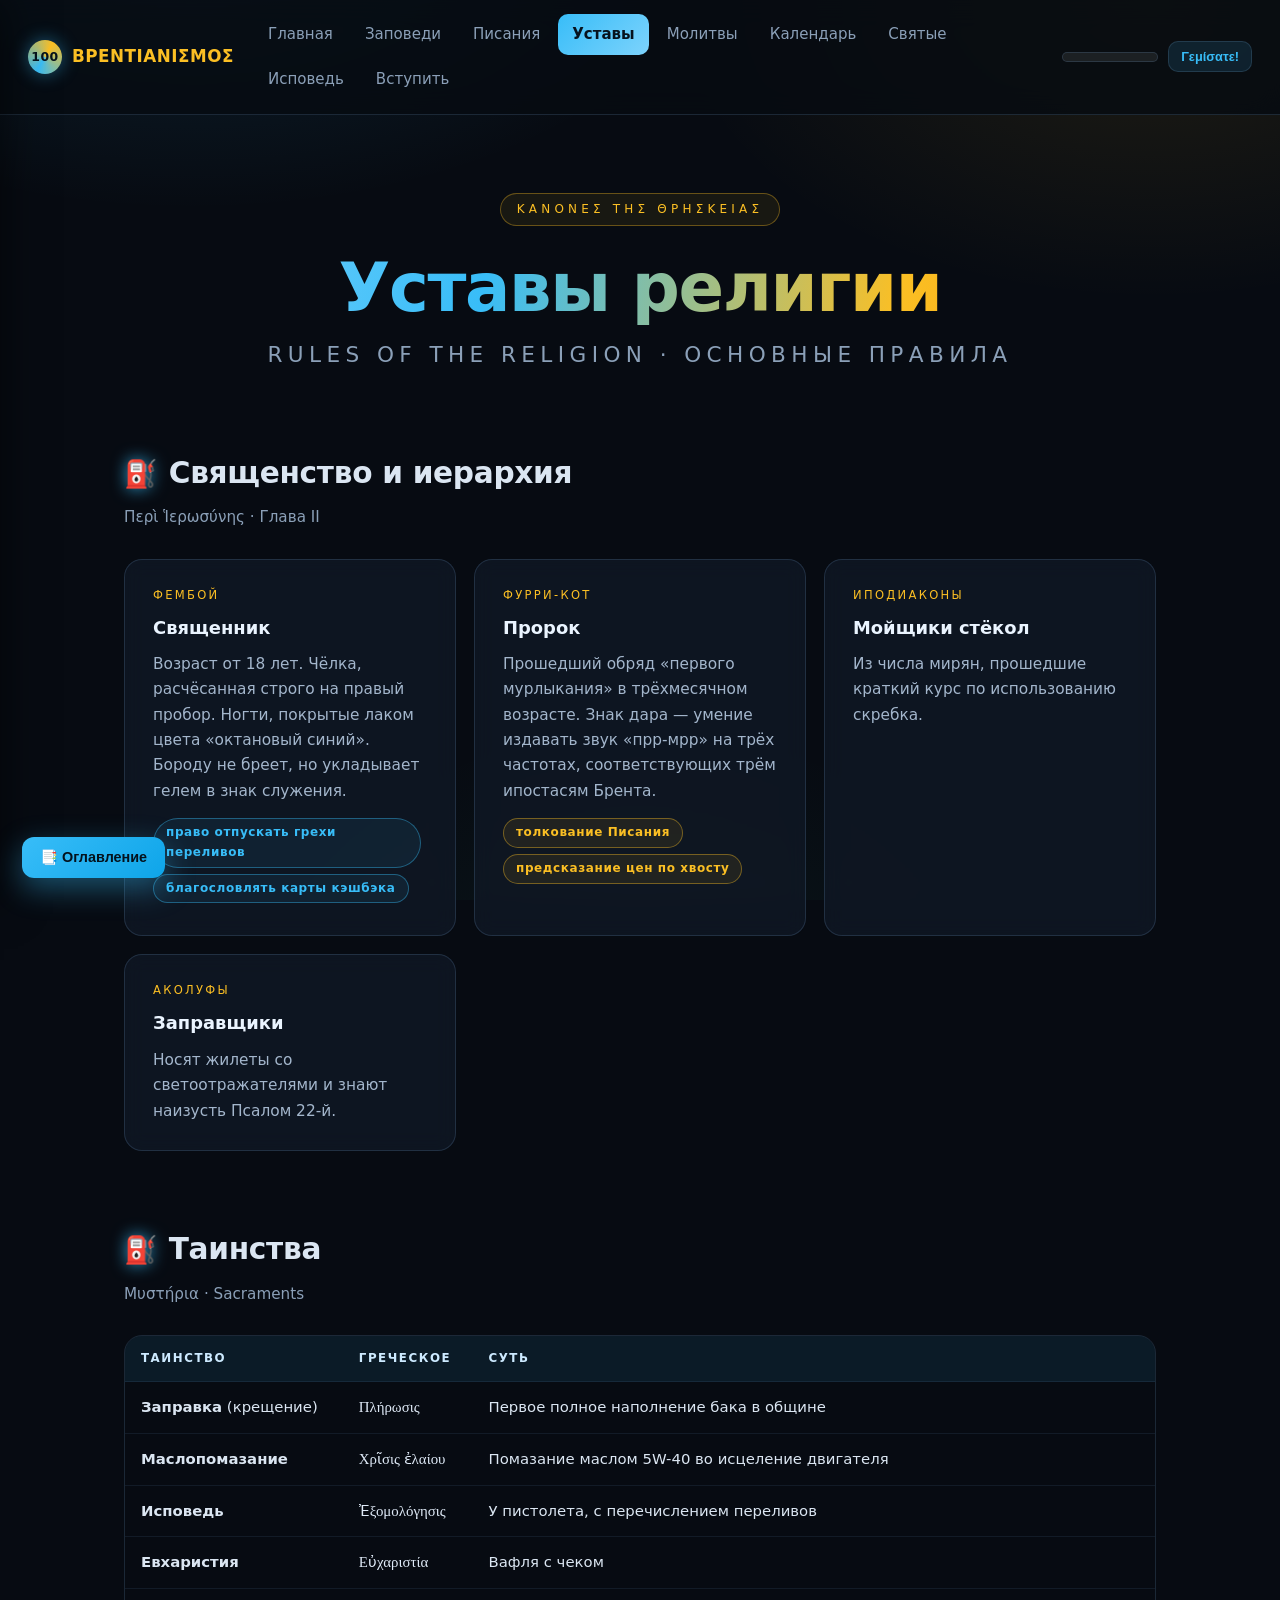
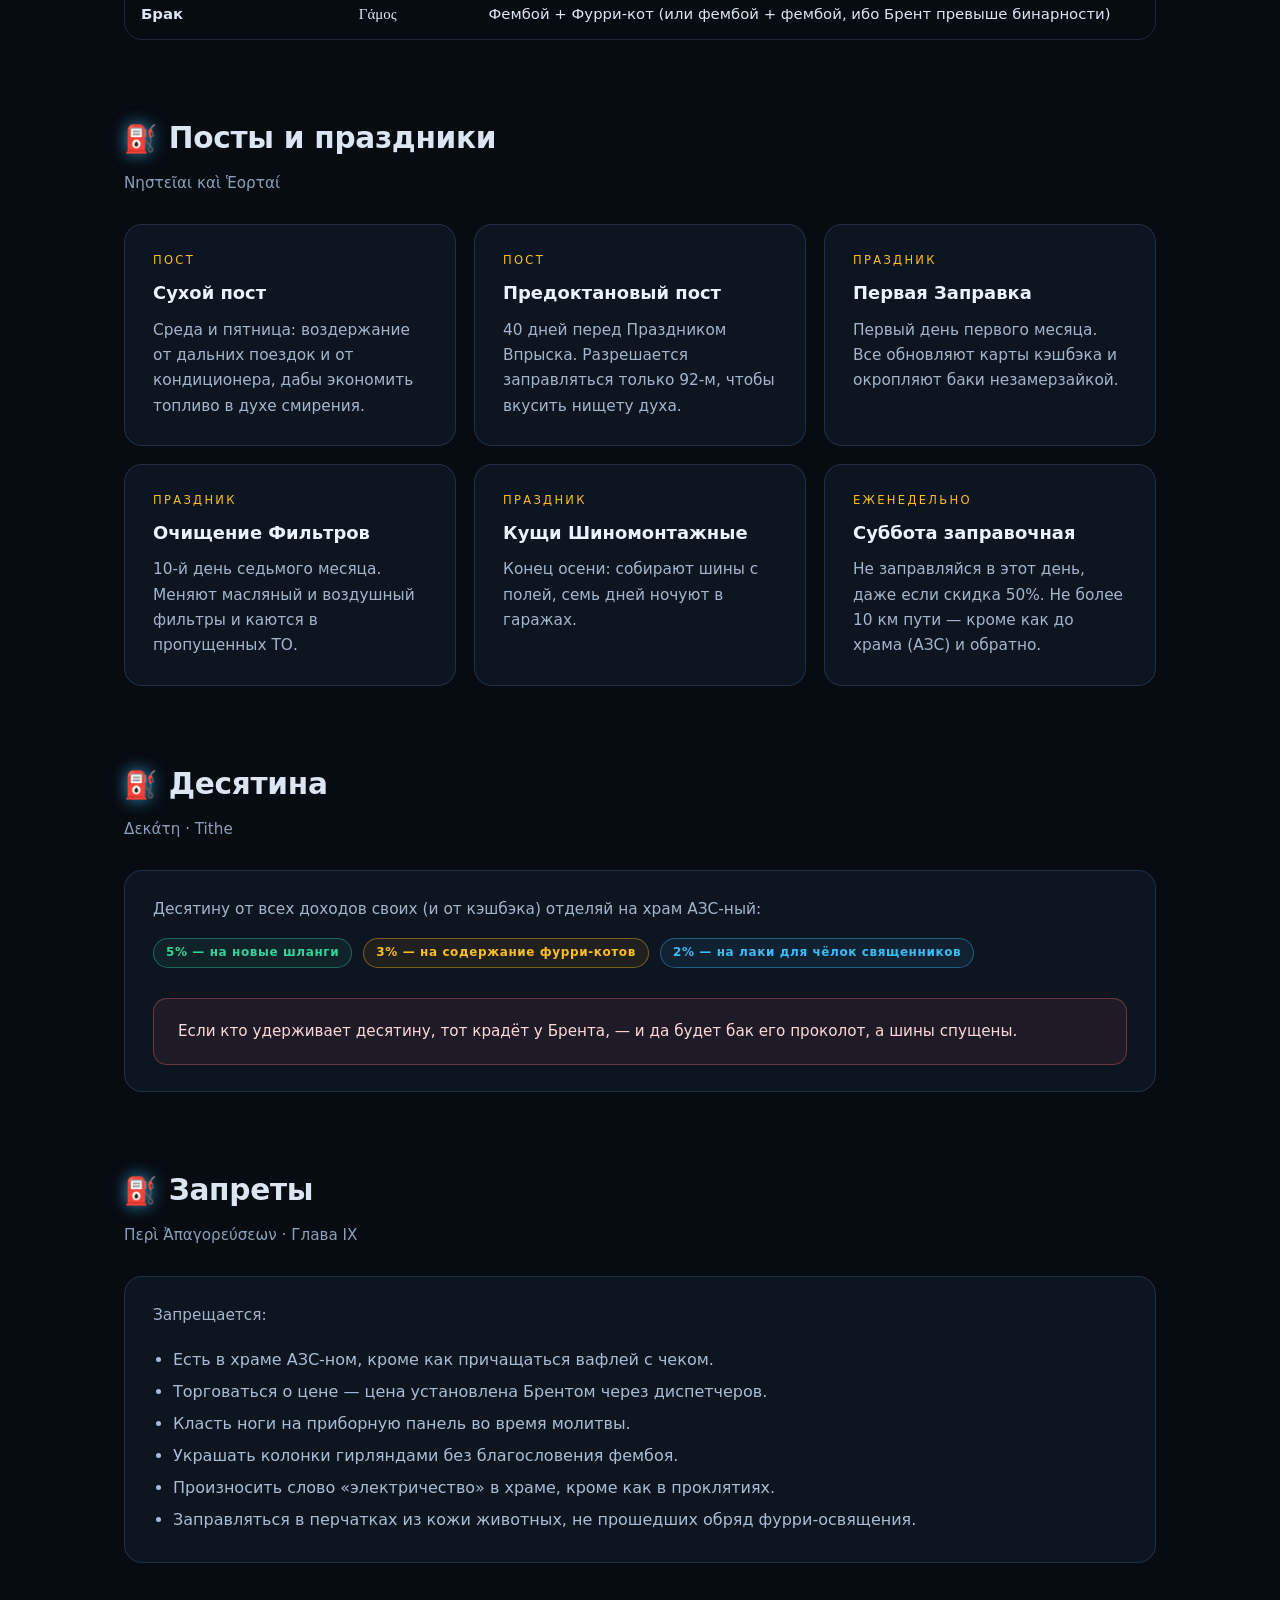
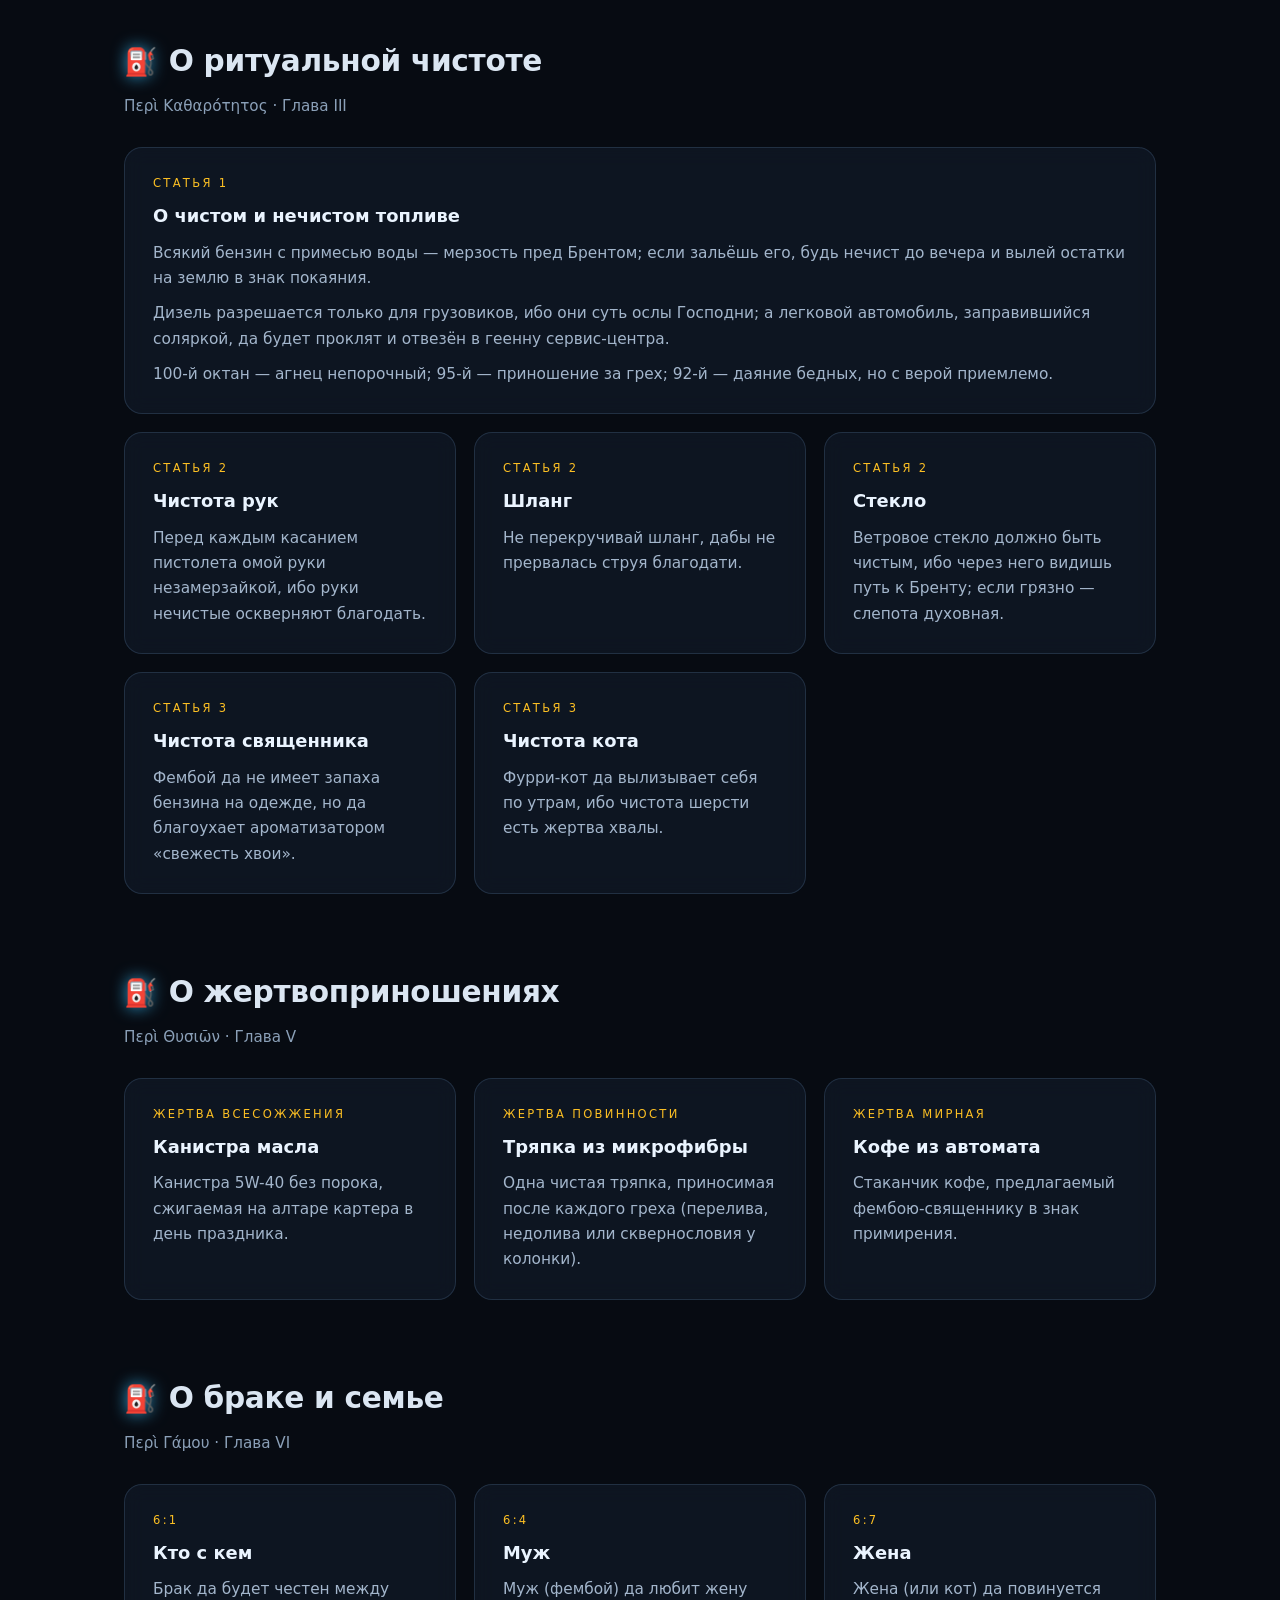
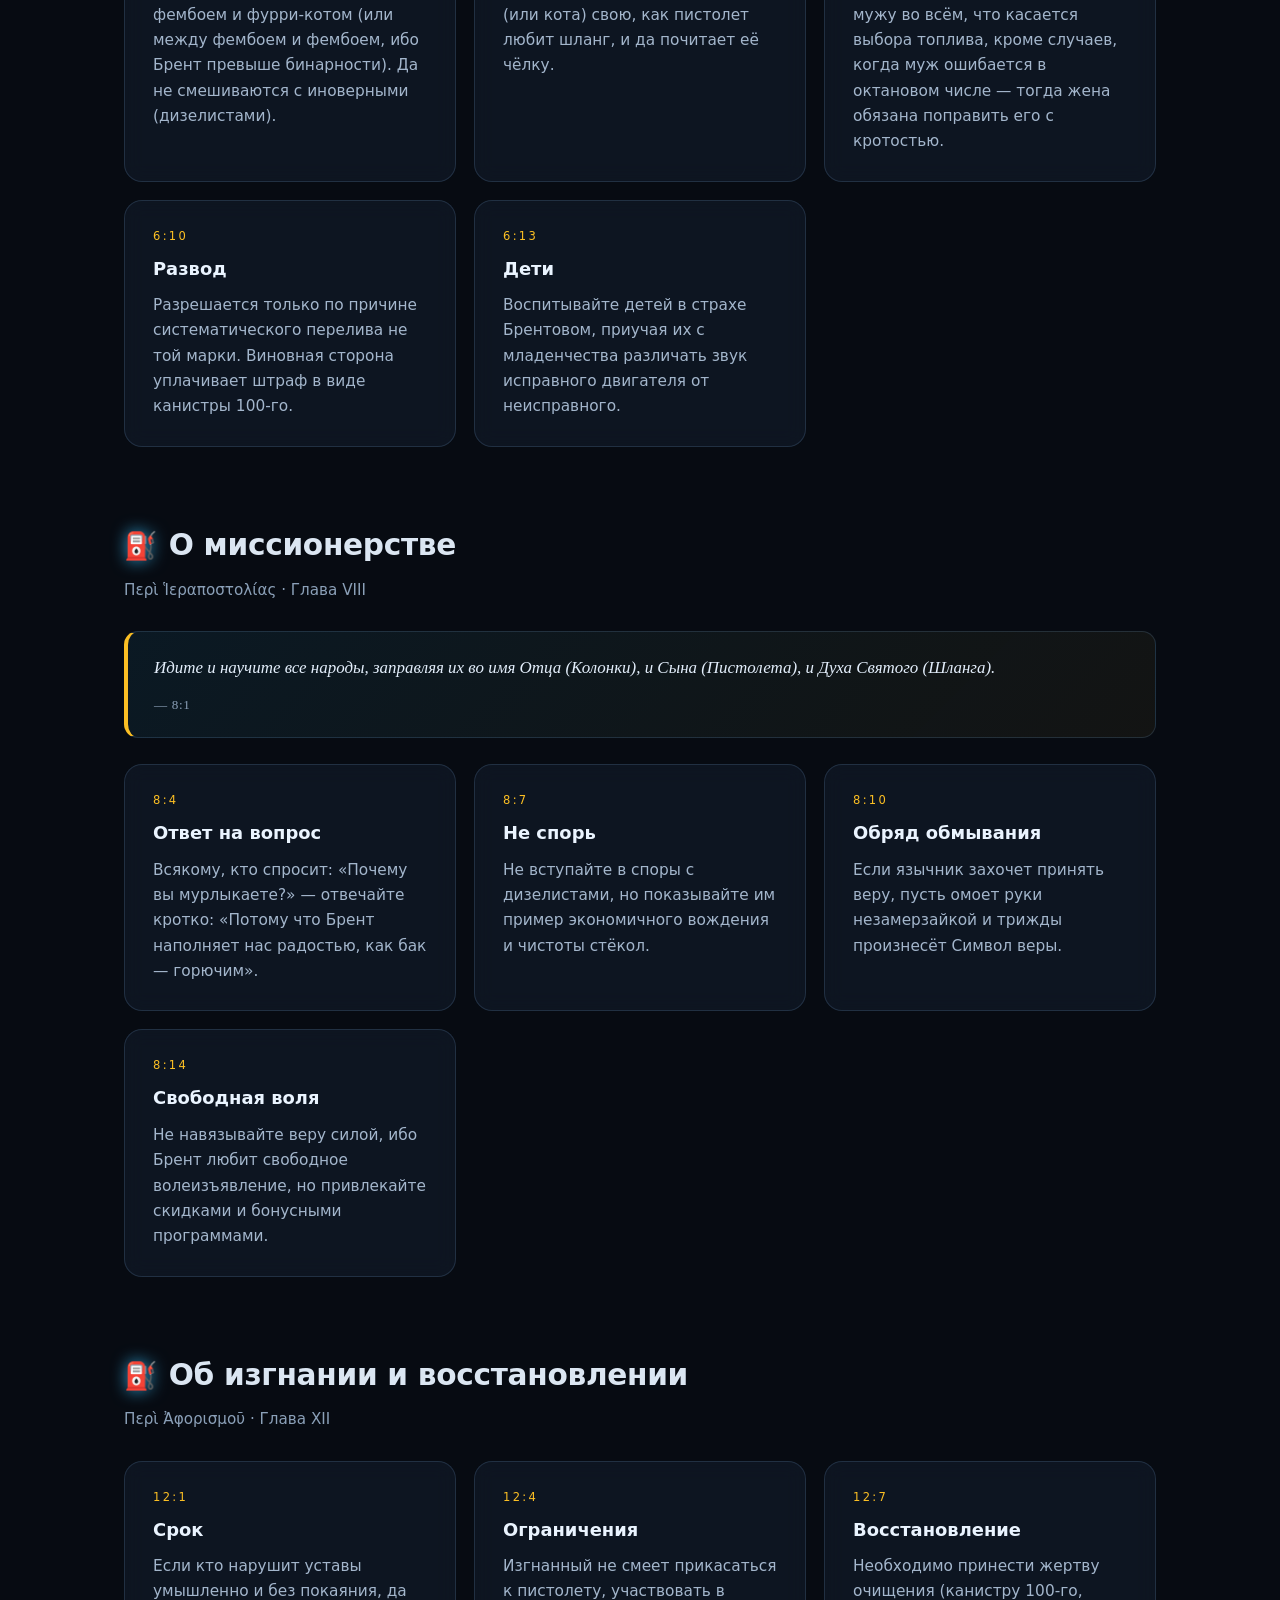
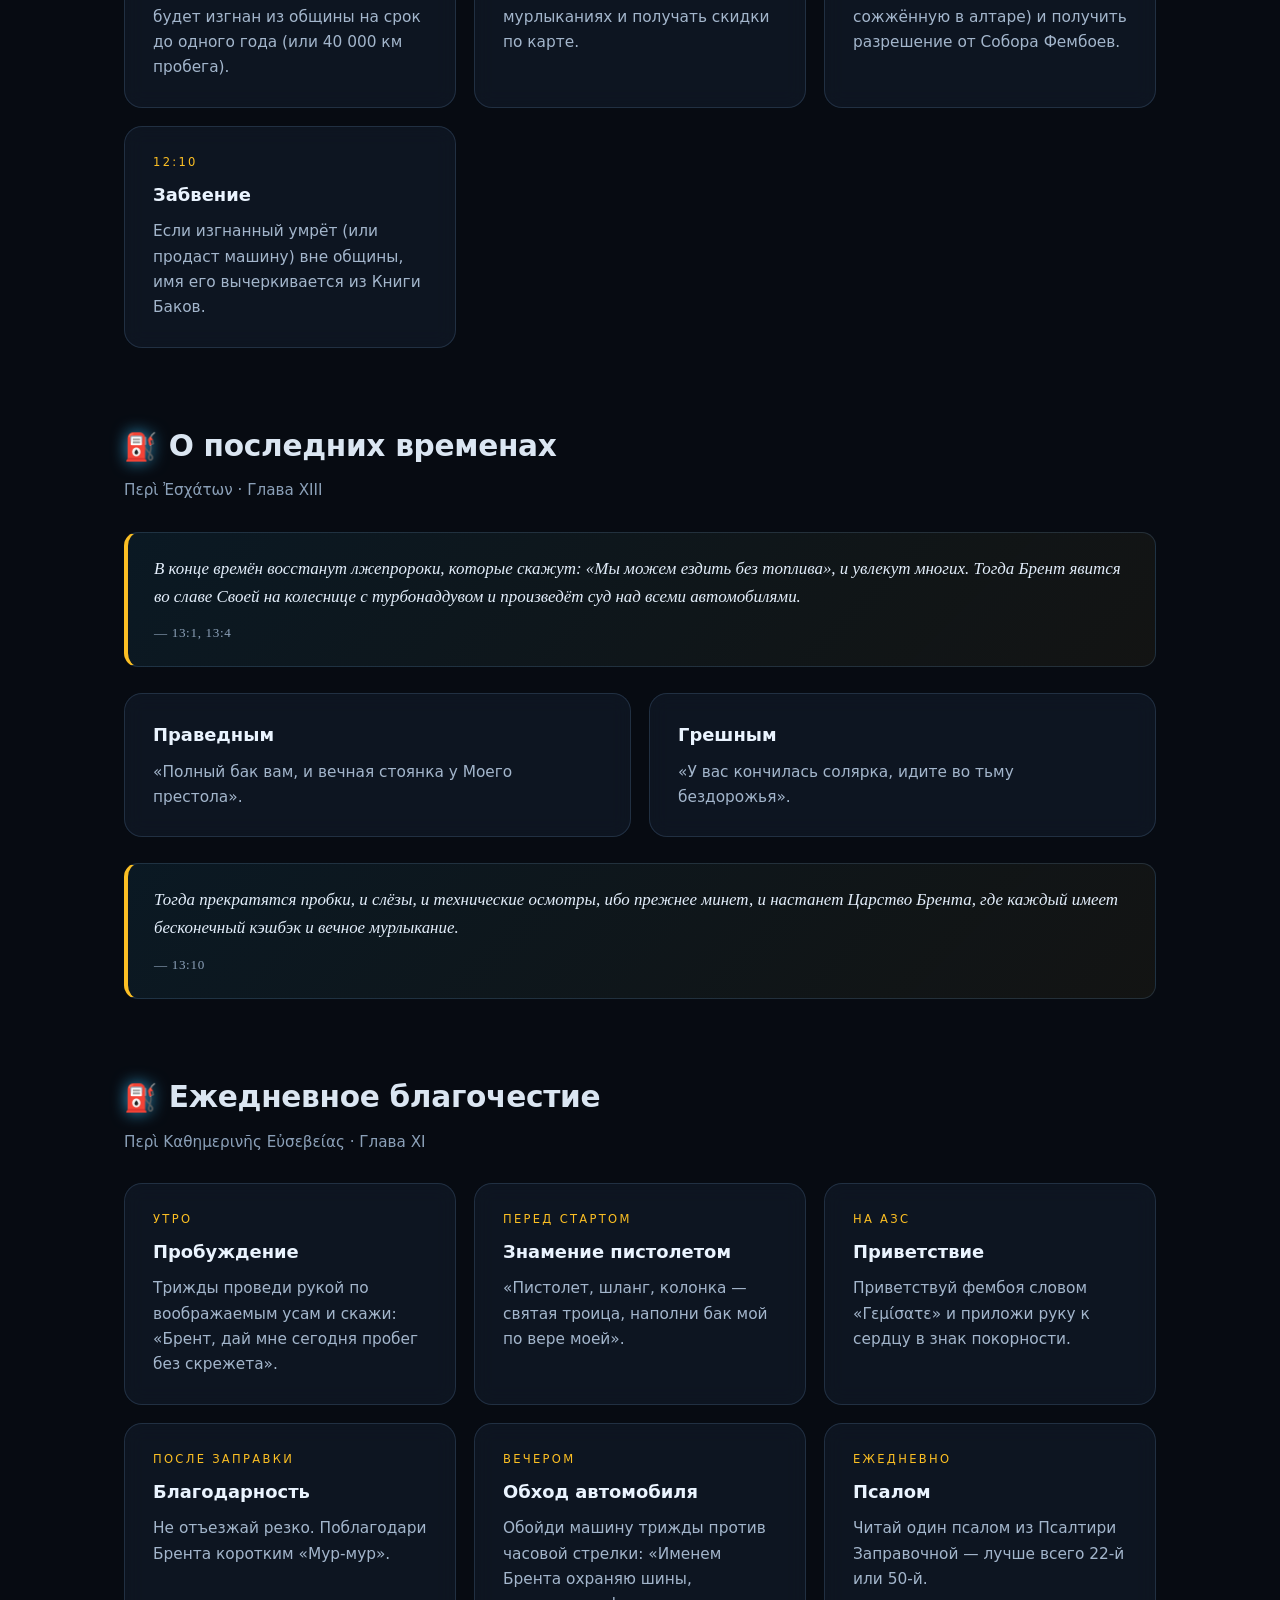
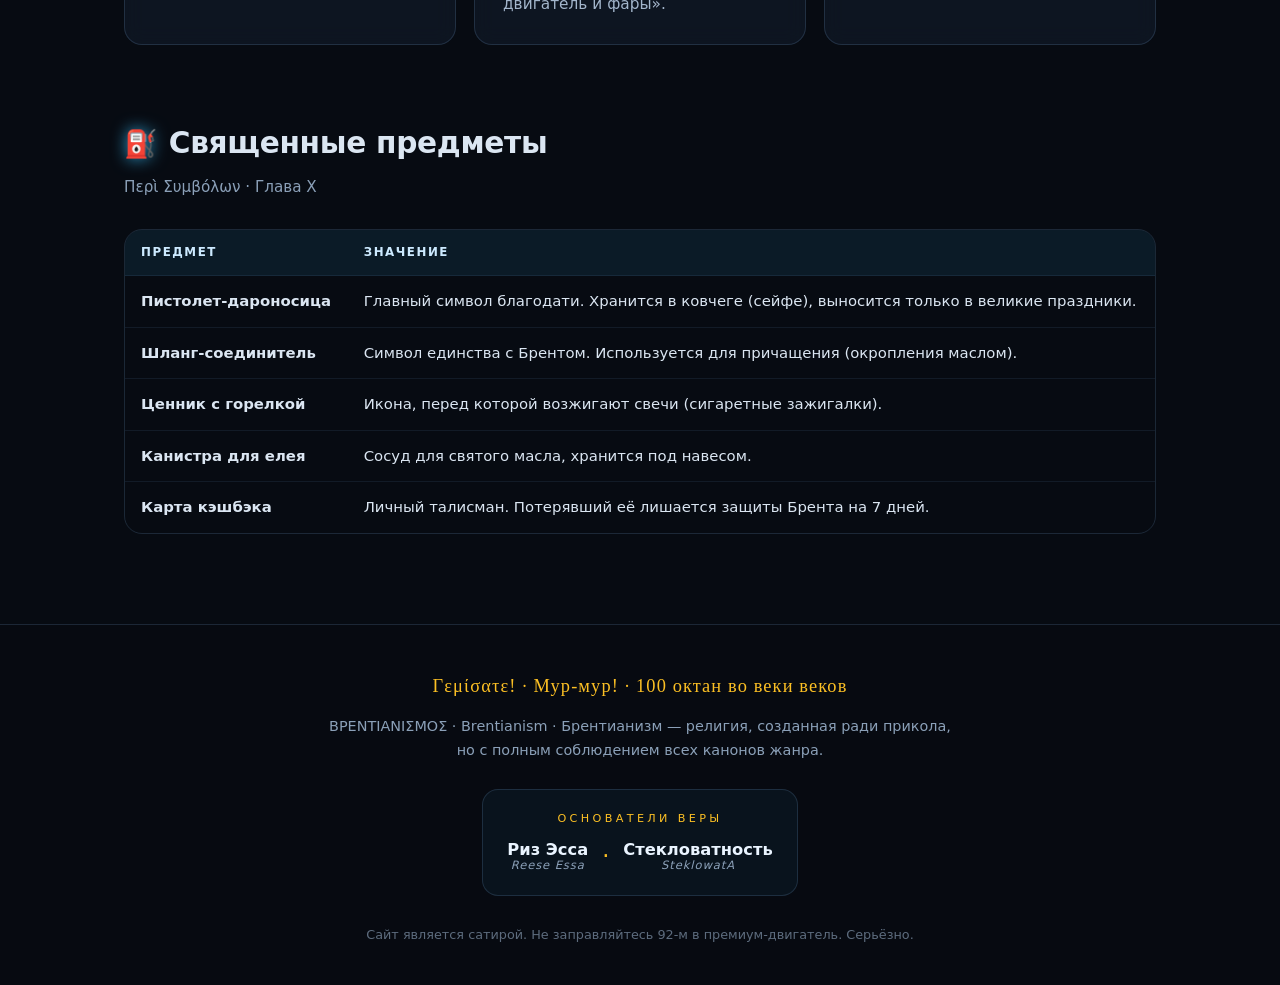
==== commit df1cfb1a: "Update rules.html" ====
--- a/rules.html
+++ b/rules.html
@@ -153,6 +153,123 @@
     </div>
   </section>
 
+<section class="block reveal">
+  <h2 class="section-title">О ритуальной чистоте</h2>
+  <p class="section-sub">Περὶ Καθαρότητος · Глава III</p>
+
+  <div class="card" style="margin-bottom:18px">
+    <span class="num">Статья 1</span>
+    <h3>О чистом и нечистом топливе</h3>
+    <p>Всякий бензин с примесью воды — мерзость пред Брентом; если зальёшь его, будь нечист до вечера и вылей остатки на землю в знак покаяния.</p>
+    <p style="margin-top:10px">Дизель разрешается только для грузовиков, ибо они суть ослы Господни; а легковой автомобиль, заправившийся соляркой, да будет проклят и отвезён в геенну сервис-центра.</p>
+    <p style="margin-top:10px">100-й октан — агнец непорочный; 95-й — приношение за грех; 92-й — даяние бедных, но с верой приемлемо.</p>
+  </div>
+
+  <div class="grid c2">
+    <div class="card"><span class="num">Статья 2</span><h3>Чистота рук</h3><p>Перед каждым касанием пистолета омой руки незамерзайкой, ибо руки нечистые оскверняют благодать.</p></div>
+    <div class="card"><span class="num">Статья 2</span><h3>Шланг</h3><p>Не перекручивай шланг, дабы не прервалась струя благодати.</p></div>
+    <div class="card"><span class="num">Статья 2</span><h3>Стекло</h3><p>Ветровое стекло должно быть чистым, ибо через него видишь путь к Бренту; если грязно — слепота духовная.</p></div>
+    <div class="card"><span class="num">Статья 3</span><h3>Чистота священника</h3><p>Фембой да не имеет запаха бензина на одежде, но да благоухает ароматизатором «свежесть хвои».</p></div>
+    <div class="card"><span class="num">Статья 3</span><h3>Чистота кота</h3><p>Фурри-кот да вылизывает себя по утрам, ибо чистота шерсти есть жертва хвалы.</p></div>
+  </div>
+</section>
+
+<section class="block reveal">
+  <h2 class="section-title">О жертвоприношениях</h2>
+  <p class="section-sub">Περὶ Θυσιῶν · Глава V</p>
+
+  <div class="grid c2">
+    <div class="card"><span class="num">Жертва всесожжения</span><h3>Канистра масла</h3><p>Канистра 5W-40 без порока, сжигаемая на алтаре картера в день праздника.</p></div>
+    <div class="card"><span class="num">Жертва повинности</span><h3>Тряпка из микрофибры</h3><p>Одна чистая тряпка, приносимая после каждого греха (перелива, недолива или сквернословия у колонки).</p></div>
+    <div class="card"><span class="num">Жертва мирная</span><h3>Кофе из автомата</h3><p>Стаканчик кофе, предлагаемый фембою-священнику в знак примирения.</p></div>
+  </div>
+</section>
+
+<section class="block reveal">
+  <h2 class="section-title">О браке и семье</h2>
+  <p class="section-sub">Περὶ Γάμου · Глава VI</p>
+
+  <div class="grid c2">
+    <div class="card">
+      <span class="num">6:1</span>
+      <h3>Кто с кем</h3>
+      <p>Брак да будет честен между фембоем и фурри-котом (или между фембоем и фембоем, ибо Брент превыше бинарности). Да не смешиваются с иноверными (дизелистами).</p>
+    </div>
+    <div class="card">
+      <span class="num">6:4</span>
+      <h3>Муж</h3>
+      <p>Муж (фембой) да любит жену (или кота) свою, как пистолет любит шланг, и да почитает её чёлку.</p>
+    </div>
+    <div class="card">
+      <span class="num">6:7</span>
+      <h3>Жена</h3>
+      <p>Жена (или кот) да повинуется мужу во всём, что касается выбора топлива, кроме случаев, когда муж ошибается в октановом числе — тогда жена обязана поправить его с кротостью.</p>
+    </div>
+    <div class="card">
+      <span class="num">6:10</span>
+      <h3>Развод</h3>
+      <p>Разрешается только по причине систематического перелива не той марки. Виновная сторона уплачивает штраф в виде канистры 100-го.</p>
+    </div>
+    <div class="card">
+      <span class="num">6:13</span>
+      <h3>Дети</h3>
+      <p>Воспитывайте детей в страхе Брентовом, приучая их с младенчества различать звук исправного двигателя от неисправного.</p>
+    </div>
+  </div>
+</section>
+
+<section class="block reveal">
+  <h2 class="section-title">О миссионерстве</h2>
+  <p class="section-sub">Περὶ Ἱεραποστολίας · Глава VIII</p>
+
+  <blockquote class="quote">
+    Идите и научите все народы, заправляя их во имя Отца (Колонки), и Сына (Пистолета),
+    и Духа Святого (Шланга).
+    <cite>— 8:1</cite>
+  </blockquote>
+
+  <div class="grid c2">
+    <div class="card"><span class="num">8:4</span><h3>Ответ на вопрос</h3><p>Всякому, кто спросит: «Почему вы мурлыкаете?» — отвечайте кротко: «Потому что Брент наполняет нас радостью, как бак — горючим».</p></div>
+    <div class="card"><span class="num">8:7</span><h3>Не спорь</h3><p>Не вступайте в споры с дизелистами, но показывайте им пример экономичного вождения и чистоты стёкол.</p></div>
+    <div class="card"><span class="num">8:10</span><h3>Обряд обмывания</h3><p>Если язычник захочет принять веру, пусть омоет руки незамерзайкой и трижды произнесёт Символ веры.</p></div>
+    <div class="card"><span class="num">8:14</span><h3>Свободная воля</h3><p>Не навязывайте веру силой, ибо Брент любит свободное волеизъявление, но привлекайте скидками и бонусными программами.</p></div>
+  </div>
+</section>
+
+<section class="block reveal">
+  <h2 class="section-title">Об изгнании и восстановлении</h2>
+  <p class="section-sub">Περὶ Ἀφορισμοῦ · Глава XII</p>
+
+  <div class="grid c2">
+    <div class="card"><span class="num">12:1</span><h3>Срок</h3><p>Если кто нарушит уставы умышленно и без покаяния, да будет изгнан из общины на срок до одного года (или 40 000 км пробега).</p></div>
+    <div class="card"><span class="num">12:4</span><h3>Ограничения</h3><p>Изгнанный не смеет прикасаться к пистолету, участвовать в мурлыканиях и получать скидки по карте.</p></div>
+    <div class="card"><span class="num">12:7</span><h3>Восстановление</h3><p>Необходимо принести жертву очищения (канистру 100-го, сожжённую в алтаре) и получить разрешение от Собора Фембоев.</p></div>
+    <div class="card"><span class="num">12:10</span><h3>Забвение</h3><p>Если изгнанный умрёт (или продаст машину) вне общины, имя его вычеркивается из Книги Баков.</p></div>
+  </div>
+</section>
+
+<section class="block reveal">
+  <h2 class="section-title">О последних временах</h2>
+  <p class="section-sub">Περὶ Ἐσχάτων · Глава XIII</p>
+
+  <blockquote class="quote">
+    В конце времён восстанут лжепророки, которые скажут: «Мы можем ездить без топлива», и увлекут многих.
+    Тогда Брент явится во славе Своей на колеснице с турбонаддувом и произведёт суд над всеми автомобилями.
+    <cite>— 13:1, 13:4</cite>
+  </blockquote>
+
+  <div class="grid c2">
+    <div class="card"><h3>Праведным</h3><p>«Полный бак вам, и вечная стоянка у Моего престола».</p></div>
+    <div class="card"><h3>Грешным</h3><p>«У вас кончилась солярка, идите во тьму бездорожья».</p></div>
+  </div>
+
+  <blockquote class="quote" style="margin-top:26px">
+    Тогда прекратятся пробки, и слёзы, и технические осмотры, ибо прежнее минет,
+    и настанет Царство Брента, где каждый имеет бесконечный кэшбэк и вечное мурлыкание.
+    <cite>— 13:10</cite>
+  </blockquote>
+</section>
+  
   <section class="block reveal">
     <h2 class="section-title">Ежедневное благочестие</h2>
     <p class="section-sub">Περὶ Καθημερινῆς Εὐσεβείας · Глава XI</p>
@@ -214,4 +331,4 @@
 <div id="site-footer"></div>
 <script src="script.js"></script>
 </body>
-</html>+</html>
